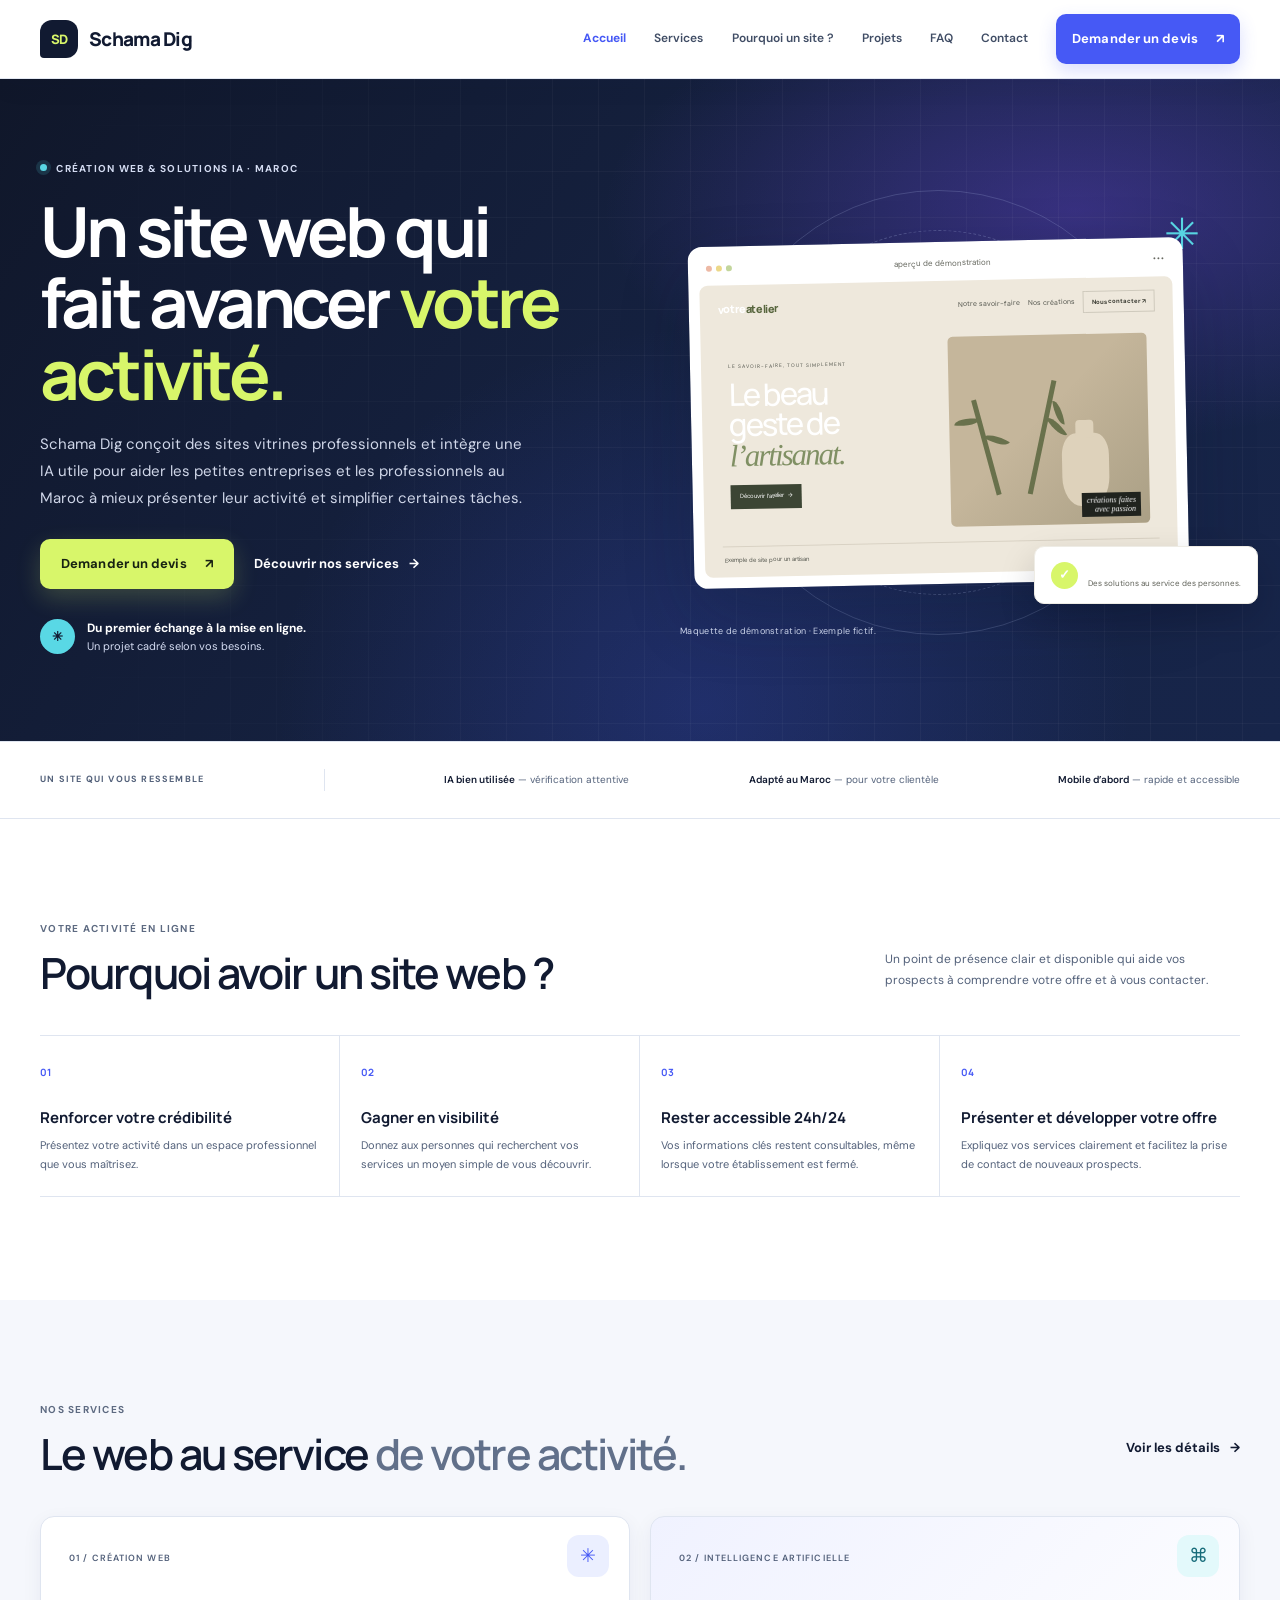
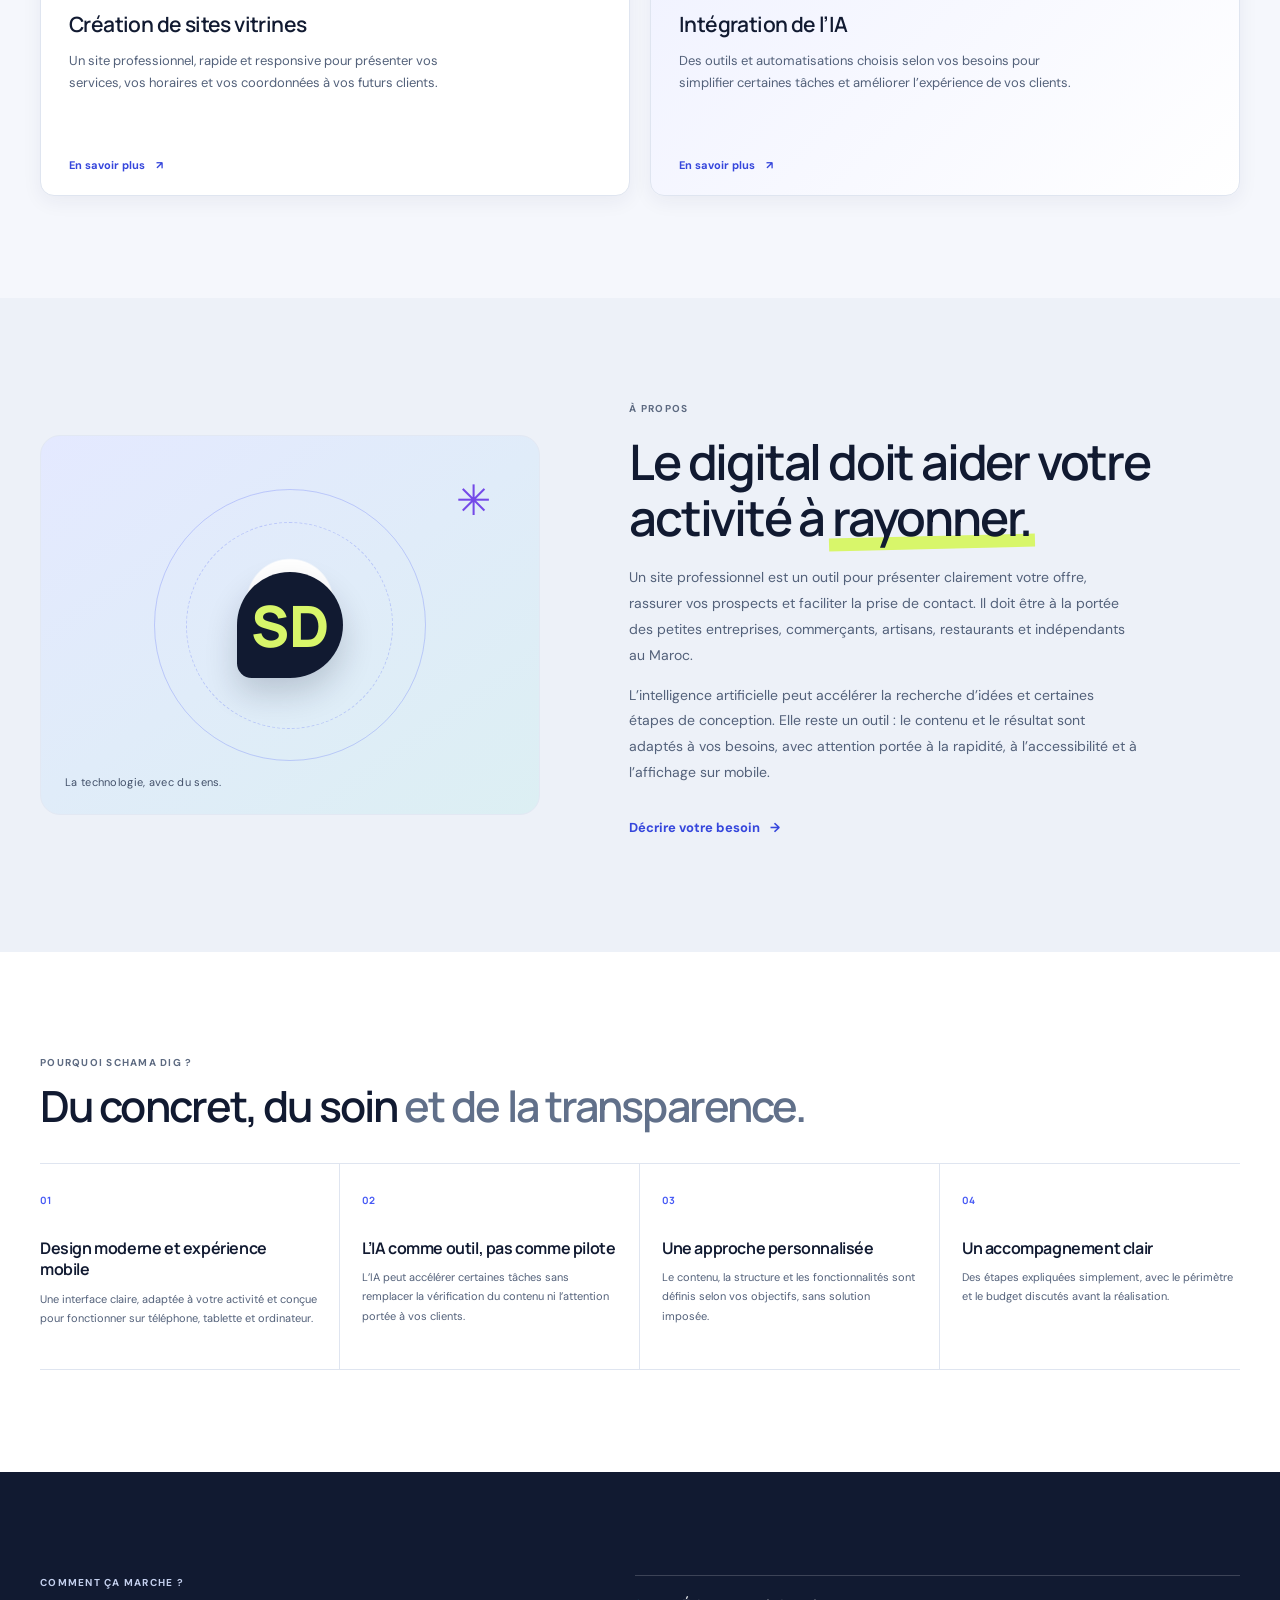
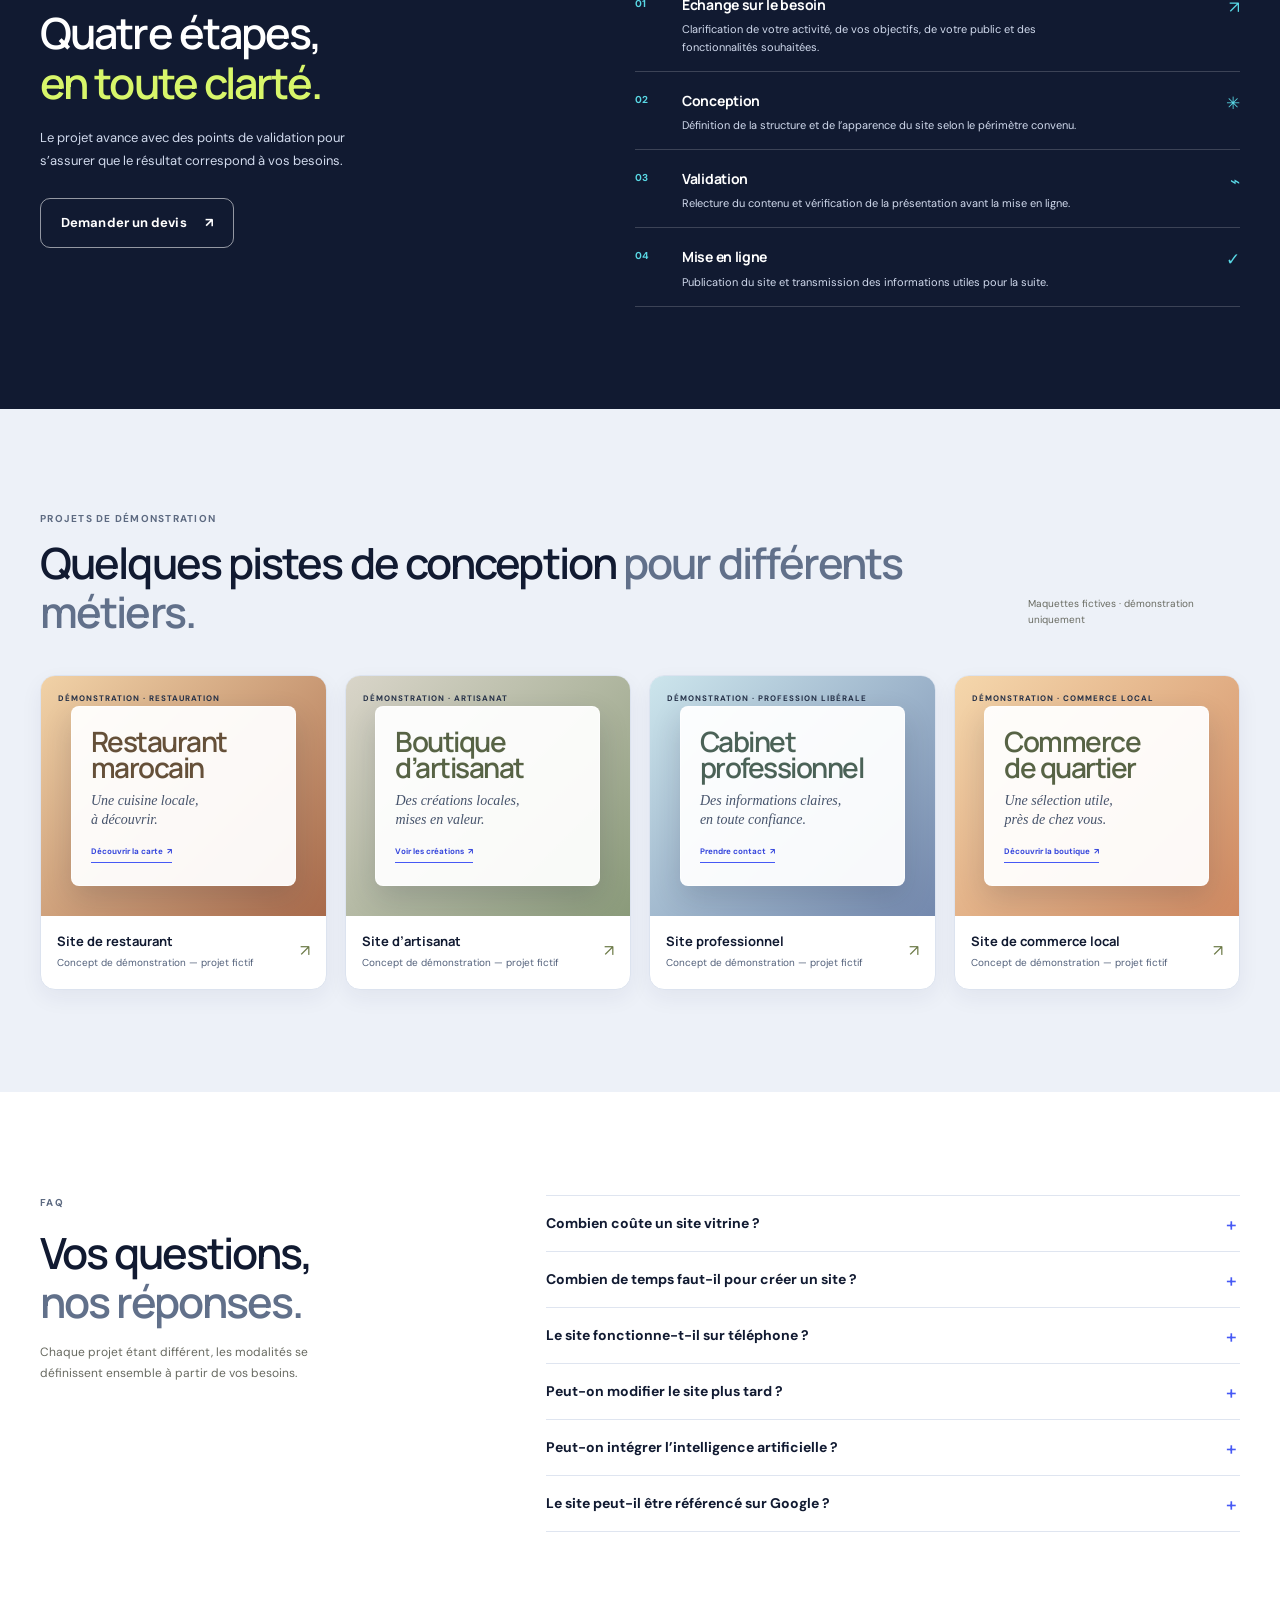
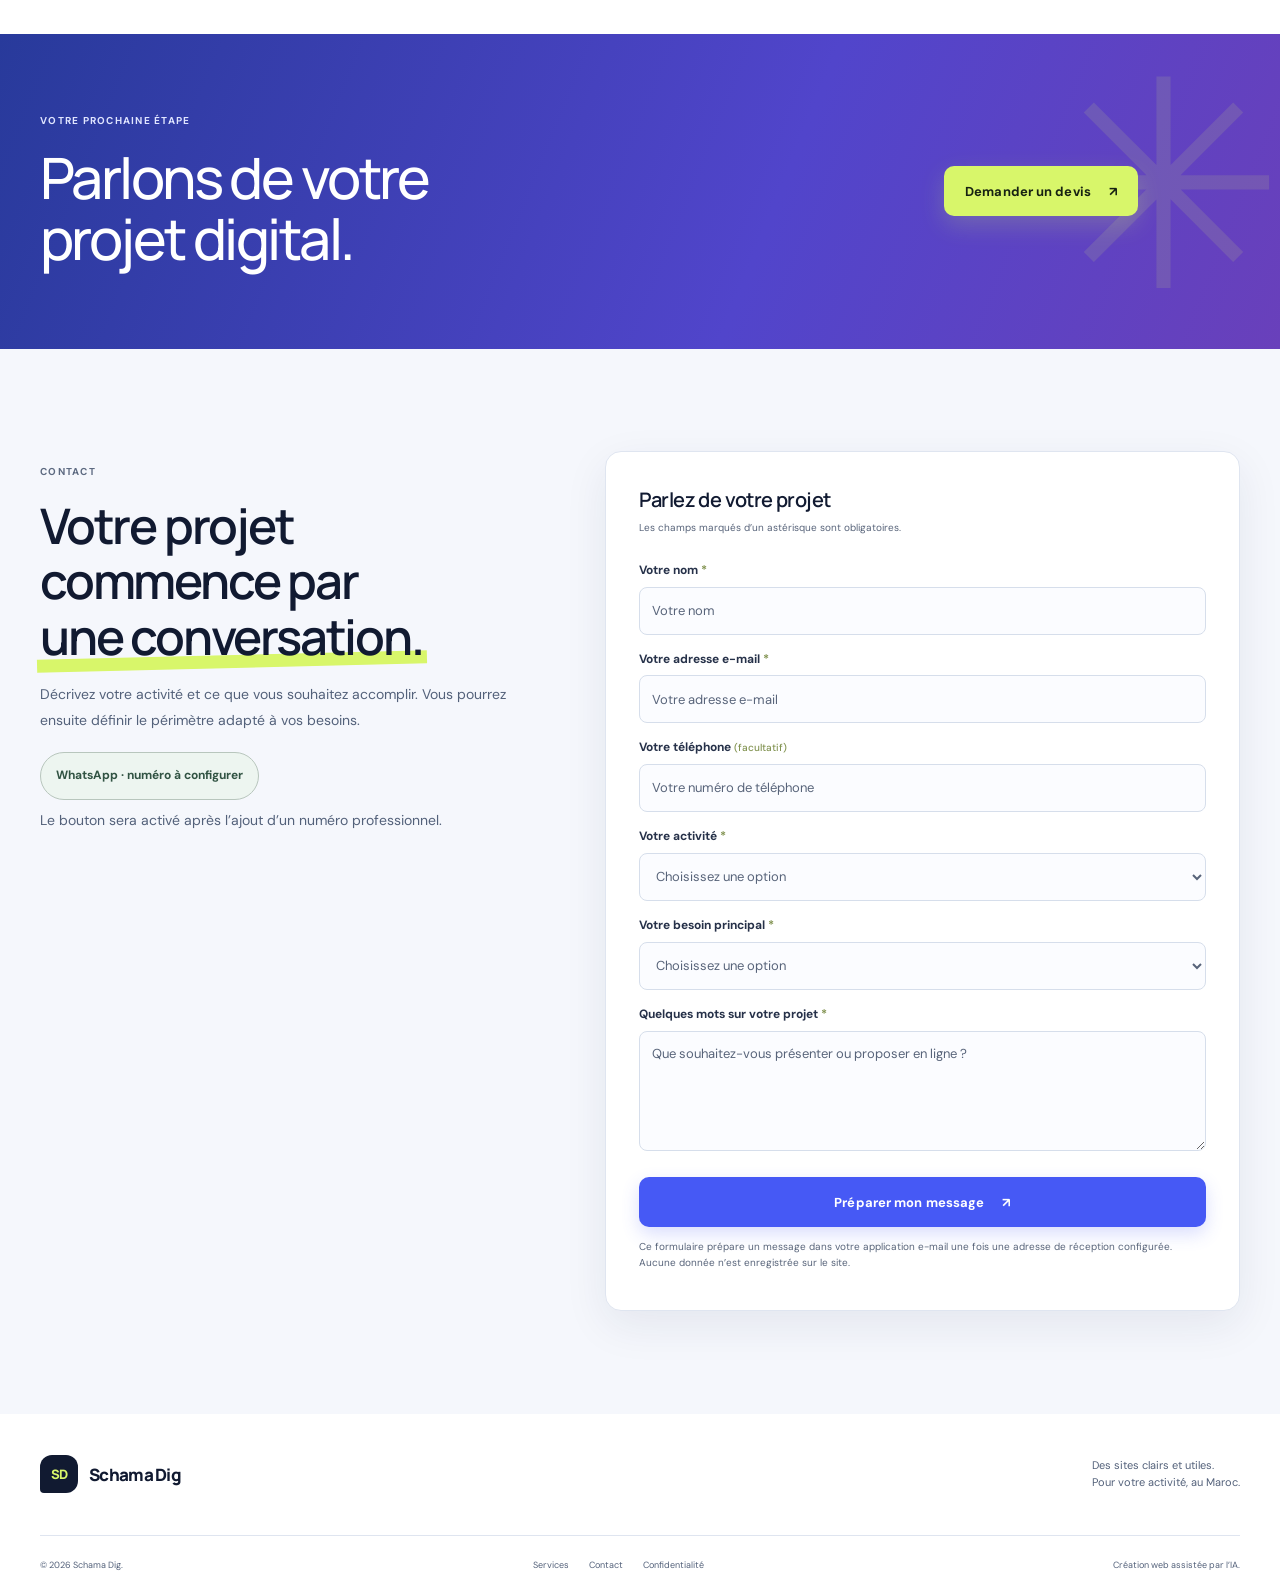
==== index.html @ 2b91a050 "" ====
<!doctype html>
<html lang="fr">
  <head>
    <meta charset="utf-8">
    <meta name="viewport" content="width=device-width, initial-scale=1">
    <meta name="description" content="Sites vitrines professionnels au Maroc et intégration utile de l’IA pour aider les petites entreprises à présenter leur activité et simplifier certaines tâches.">
    <meta name="theme-color" content="#10172a">
    <meta name="robots" content="index, follow">
    <meta property="og:type" content="website">
    <meta property="og:locale" content="fr_MA">
    <meta property="og:title" content="Schama Dig — Création de sites web au Maroc avec l’IA">
    <meta property="og:description" content="Des sites vitrines professionnels et une intégration utile de l’IA pour les petites entreprises au Maroc.">
    <title>Création de sites web au Maroc avec l’IA | Schama Dig</title>
    <link rel="icon" href="favicon.svg" type="image/svg+xml">
    <meta name="color-scheme" content="light">
    <link rel="preconnect" href="https://fonts.googleapis.com">
    <link rel="preconnect" href="https://fonts.gstatic.com" crossorigin>
    <link href="https://fonts.googleapis.com/css2?family=DM+Sans:wght@400;500;600;700&family=Manrope:wght@400;500;600;700;800&display=swap" rel="stylesheet">
    <link rel="stylesheet" href="styles.css">
    <script src="script.js" defer></script>
  </head>
  <body>
    <a class="skip-link" href="#contenu">Aller au contenu</a>
    <header class="site-header">
      <div class="container nav-wrap">
        <a class="brand" href="index.html" aria-label="Schama Dig, accueil">
          <span class="brand-mark" aria-hidden="true">SD</span><span class="brand-label">Schama Dig</span>
        </a>
        <button class="menu-toggle" type="button" aria-expanded="false" aria-controls="main-nav" aria-label="Ouvrir le menu">
          <span></span><span></span>
        </button>
        <nav class="main-nav" id="main-nav" aria-label="Navigation principale">
          <a class="nav-link active" href="#accueil" aria-current="page">Accueil</a>
          <a class="nav-link" href="#services">Services</a>
          <a class="nav-link" href="#pourquoi-un-site">Pourquoi un site ?</a>
          <a class="nav-link" href="#realisations">Projets</a>
          <a class="nav-link" href="#faq">FAQ</a>
          <a class="nav-link" href="#contact">Contact</a>
          <a class="button button-dark nav-cta" href="#contact">Demander un devis <span aria-hidden="true">↗</span></a>
        </nav>
      </div>
    </header>

    <main id="contenu">
      <section class="hero section" id="accueil">
        <div class="container hero-grid">
          <div class="hero-copy">
            <p class="eyebrow"><span class="eyebrow-dot"></span> Création web & solutions IA · Maroc</p>
            <h1>Un site web qui fait avancer <span class="text-highlight">votre activité.</span></h1>
            <p class="hero-intro">Schama Dig conçoit des sites vitrines professionnels et intègre une IA utile pour aider les petites entreprises et les professionnels au Maroc à mieux présenter leur activité et simplifier certaines tâches.</p>
            <div class="hero-actions">
              <a class="button button-lime" href="#contact">Demander un devis <span aria-hidden="true">↗</span></a>
              <a class="text-link" href="#services">Découvrir nos services <span aria-hidden="true">→</span></a>
            </div>
            <div class="hero-social-proof">
              <span class="note-check" aria-hidden="true">✳</span>
              <p><strong>Du premier échange à la mise en ligne.</strong><br>Un projet cadré selon vos besoins.</p>
            </div>
          </div>
          <div class="hero-art" role="img" aria-label="Illustration de démonstration d’un site pour un artisan">
            <div class="art-orbit orbit-one"></div>
            <div class="art-orbit orbit-two"></div>
            <div class="art-star" aria-hidden="true">✳</div>
            <div class="browser-card">
              <div class="browser-top"><div class="browser-dots"><i></i><i></i><i></i></div><span>aperçu de démonstration</span><span class="browser-menu">•••</span></div>
              <div class="mock-site">
                <div class="mock-nav"><span class="mock-logo">votre<span>atelier</span></span><span class="mock-nav-items">Notre savoir-faire&nbsp;&nbsp;&nbsp; Nos créations&nbsp;&nbsp;&nbsp; <b>Nous contacter ↗</b></span></div>
                <div class="mock-main">
                  <div class="mock-text"><span class="mock-kicker">LE SAVOIR-FAIRE, TOUT SIMPLEMENT</span><span class="mock-heading">Le beau<br>geste de<br><em>l’artisanat.</em></span><span class="mock-button">Découvrir l’atelier&nbsp; →</span></div>
                  <div class="mock-photo"><div class="plant plant-one"></div><div class="plant plant-two"></div><div class="vase"></div><span>créations faites<br>avec passion</span></div>
                </div>
                <div class="mock-bottom"><span>Exemple de site pour un artisan</span><span>01 / 03</span></div>
              </div>
            </div>
            <div class="floating-note"><span class="note-check">✓</span><span><strong>Web utile. IA bien pensée.</strong><small>Des solutions au service des personnes.</small></span></div>
            <div class="hero-caption">Maquette de démonstration · Exemple fictif.</div>
          </div>
        </div>
      </section>

      <section class="trust-strip" aria-label="Engagements">
        <div class="container trust-inner">
          <span>UN SITE QUI VOUS RESSEMBLE</span><span class="trust-divider"></span>
          <p><b>IA bien utilisée</b> — vérification attentive</p><p><b>Adapté au Maroc</b> — pour votre clientèle</p><p><b>Mobile d’abord</b> — rapide et accessible</p>
        </div>
      </section>

      <section class="section why-website-section" id="pourquoi-un-site">
        <div class="container">
          <div class="section-heading">
            <div><p class="eyebrow">Votre activité en ligne</p><h2>Pourquoi avoir un site web ?</h2></div>
            <p class="why-website-intro">Un point de présence clair et disponible qui aide vos prospects à comprendre votre offre et à vous contacter.</p>
          </div>
          <div class="website-benefits">
            <article><span aria-hidden="true">01</span><h3>Renforcer votre crédibilité</h3><p>Présentez votre activité dans un espace professionnel que vous maîtrisez.</p></article>
            <article><span aria-hidden="true">02</span><h3>Gagner en visibilité</h3><p>Donnez aux personnes qui recherchent vos services un moyen simple de vous découvrir.</p></article>
            <article><span aria-hidden="true">03</span><h3>Rester accessible 24h/24</h3><p>Vos informations clés restent consultables, même lorsque votre établissement est fermé.</p></article>
            <article><span aria-hidden="true">04</span><h3>Présenter et développer votre offre</h3><p>Expliquez vos services clairement et facilitez la prise de contact de nouveaux prospects.</p></article>
          </div>
        </div>
      </section>

      <section class="section services-preview" id="services">
        <div class="container">
          <div class="section-heading">
            <div><p class="eyebrow">Nos services</p><h2>Le web au service <span class="text-muted">de votre activité.</span></h2></div>
            <a class="text-link heading-link" href="services.html">Voir les détails <span aria-hidden="true">→</span></a>
          </div>
          <div class="service-cards">
            <article class="service-card">
              <span class="card-number">01 / CRÉATION WEB</span><div class="service-icon icon-sun" aria-hidden="true">✳</div>
              <h3>Création de sites vitrines</h3><p>Un site professionnel, rapide et responsive pour présenter vos services, vos horaires et vos coordonnées à vos futurs clients.</p>
              <a class="card-link" href="services.html#vitrine" aria-label="En savoir plus sur la création de site vitrine">En savoir plus <span aria-hidden="true">↗</span></a>
            </article>
            <article class="service-card card-featured">
              <span class="card-number">02 / INTELLIGENCE ARTIFICIELLE</span><div class="service-icon icon-spark" aria-hidden="true">⌘</div>
              <h3>Intégration de l’IA</h3><p>Des outils et automatisations choisis selon vos besoins pour simplifier certaines tâches et améliorer l’expérience de vos clients.</p>
              <a class="card-link" href="services.html#ia" aria-label="En savoir plus sur l'intégration de l'intelligence artificielle">En savoir plus <span aria-hidden="true">↗</span></a>
            </article>
          </div>
        </div>
      </section>

      <section class="section about-section" id="a-propos">
        <div class="container about-grid">
          <div class="about-visual" aria-hidden="true">
            <span class="about-visual-spark">✳</span>
            <span class="about-visual-mark">SD</span>
            <span class="about-visual-caption">La technologie, avec du sens.</span>
          </div>
          <div class="about-copy">
            <p class="eyebrow">À propos</p>
            <h2>Le digital doit aider votre activité à <span class="text-highlight">rayonner.</span></h2>
            <p>Un site professionnel est un outil pour présenter clairement votre offre, rassurer vos prospects et faciliter la prise de contact. Il doit être à la portée des petites entreprises, commerçants, artisans, restaurants et indépendants au Maroc.</p>
            <p>L’intelligence artificielle peut accélérer la recherche d’idées et certaines étapes de conception. Elle reste un outil : le contenu et le résultat sont adaptés à vos besoins, avec attention portée à la rapidité, à l’accessibilité et à l’affichage sur mobile.</p>
            <a class="text-link" href="#contact">Décrire votre besoin <span aria-hidden="true">→</span></a>
          </div>
        </div>
      </section>

      <section class="section why-section" id="pourquoi">
        <div class="container">
          <div class="section-heading">
            <div><p class="eyebrow">Pourquoi Schama Dig ?</p><h2>Du concret, du soin <span class="text-muted">et de la transparence.</span></h2></div>
          </div>
          <div class="why-grid">
            <article class="why-card"><span class="why-number">01</span><h3>Design moderne et expérience mobile</h3><p>Une interface claire, adaptée à votre activité et conçue pour fonctionner sur téléphone, tablette et ordinateur.</p></article>
            <article class="why-card"><span class="why-number">02</span><h3>L’IA comme outil, pas comme pilote</h3><p>L’IA peut accélérer certaines tâches sans remplacer la vérification du contenu ni l’attention portée à vos clients.</p></article>
            <article class="why-card"><span class="why-number">03</span><h3>Une approche personnalisée</h3><p>Le contenu, la structure et les fonctionnalités sont définis selon vos objectifs, sans solution imposée.</p></article>
            <article class="why-card"><span class="why-number">04</span><h3>Un accompagnement clair</h3><p>Des étapes expliquées simplement, avec le périmètre et le budget discutés avant la réalisation.</p></article>
          </div>
        </div>
      </section>

      <section class="section process-section" id="processus">
        <div class="container process-grid">
          <div class="process-intro"><p class="eyebrow">Comment ça marche ?</p><h2>Quatre étapes, <span class="text-highlight">en toute clarté.</span></h2><p>Le projet avance avec des points de validation pour s’assurer que le résultat correspond à vos besoins.</p><a class="button button-outline" href="#contact">Demander un devis <span aria-hidden="true">↗</span></a></div>
          <div class="process-steps">
            <article class="process-step"><span>01</span><div><h3>Échange sur le besoin</h3><p>Clarification de votre activité, de vos objectifs, de votre public et des fonctionnalités souhaitées.</p></div><span class="step-symbol" aria-hidden="true">↗</span></article>
            <article class="process-step"><span>02</span><div><h3>Conception</h3><p>Définition de la structure et de l’apparence du site selon le périmètre convenu.</p></div><span class="step-symbol" aria-hidden="true">✳</span></article>
            <article class="process-step"><span>03</span><div><h3>Validation</h3><p>Relecture du contenu et vérification de la présentation avant la mise en ligne.</p></div><span class="step-symbol" aria-hidden="true">⌁</span></article>
            <article class="process-step"><span>04</span><div><h3>Mise en ligne</h3><p>Publication du site et transmission des informations utiles pour la suite.</p></div><span class="step-symbol" aria-hidden="true">✓</span></article>
          </div>
        </div>
      </section>

      <section class="section work-section" id="realisations">
        <div class="container">
          <div class="section-heading">
            <div><p class="eyebrow">Projets de démonstration</p><h2>Quelques pistes de conception <span class="text-muted">pour différents métiers.</span></h2></div>
            <span class="work-note">Maquettes fictives · démonstration uniquement</span>
          </div>
          <div class="work-grid">
            <article class="work-card work-cafe">
              <div class="work-art"><span class="work-label">DÉMONSTRATION · RESTAURATION</span><div class="work-menu"><b>Restaurant<br>marocain</b><span>Une cuisine locale,<br>à découvrir.</span><i>Découvrir la carte&nbsp; ↗</i></div></div>
              <div class="work-caption"><div><h3>Site de restaurant</h3><p>Concept de démonstration — projet fictif</p></div><span aria-hidden="true">↗</span></div>
            </article>
            <article class="work-card work-artisan">
              <div class="work-art"><span class="work-label">DÉMONSTRATION · ARTISANAT</span><div class="work-menu"><b>Boutique<br>d’artisanat</b><span>Des créations locales,<br>mises en valeur.</span><i>Voir les créations&nbsp; ↗</i></div></div>
              <div class="work-caption"><div><h3>Site d’artisanat</h3><p>Concept de démonstration — projet fictif</p></div><span aria-hidden="true">↗</span></div>
            </article>
            <article class="work-card work-care">
              <div class="work-art"><span class="work-label">DÉMONSTRATION · PROFESSION LIBÉRALE</span><div class="work-menu"><b>Cabinet<br>professionnel</b><span>Des informations claires,<br>en toute confiance.</span><i>Prendre contact&nbsp; ↗</i></div></div>
              <div class="work-caption"><div><h3>Site professionnel</h3><p>Concept de démonstration — projet fictif</p></div><span aria-hidden="true">↗</span></div>
            </article>
            <article class="work-card work-local">
              <div class="work-art"><span class="work-label">DÉMONSTRATION · COMMERCE LOCAL</span><div class="work-menu"><b>Commerce<br>de quartier</b><span>Une sélection utile,<br>près de chez vous.</span><i>Découvrir la boutique&nbsp; ↗</i></div></div>
              <div class="work-caption"><div><h3>Site de commerce local</h3><p>Concept de démonstration — projet fictif</p></div><span aria-hidden="true">↗</span></div>
            </article>
          </div>
        </div>
      </section>

      <section class="section faq-section" id="faq">
        <div class="container faq-grid">
          <div class="faq-intro"><p class="eyebrow">FAQ</p><h2>Vos questions,<br><span class="text-muted">nos réponses.</span></h2><p>Chaque projet étant différent, les modalités se définissent ensemble à partir de vos besoins.</p></div>
          <div class="faq-list">
            <details><summary>Combien coûte un site vitrine ?</summary><p>Le coût dépend du nombre de pages, des contenus, des fonctionnalités et du périmètre convenu. Un devis peut être établi après un échange sur votre projet.</p></details>
            <details><summary>Combien de temps faut-il pour créer un site ?</summary><p>Le délai dépend de la complexité du site et de la disponibilité des contenus et retours. Le calendrier est précisé selon le projet.</p></details>
            <details><summary>Le site fonctionne-t-il sur téléphone ?</summary><p>La conception responsive adapte la mise en page aux téléphones, tablettes et ordinateurs.</p></details>
            <details><summary>Peut-on modifier le site plus tard ?</summary><p>Oui, les évolutions possibles dépendent de la solution et des besoins définis pour votre site.</p></details>
            <details><summary>Peut-on intégrer l’intelligence artificielle ?</summary><p>Oui, lorsqu’un usage pertinent est identifié : par exemple pour aider à répondre aux demandes, faciliter certaines tâches ou améliorer le parcours des visiteurs. Les options dépendent de votre activité.</p></details>
            <details><summary>Le site peut-il être référencé sur Google ?</summary><p>Le site peut être structuré avec des bases SEO, comme des titres clairs, des pages bien organisées et des informations pertinentes. Le référencement dépend aussi du contenu, de la concurrence et du travail dans la durée ; aucun classement n’est garanti.</p></details>
          </div>
        </div>
      </section>

      <section class="cta-section">
        <div class="container cta-inner"><div><p class="eyebrow">Votre prochaine étape</p><h2>Parlons de votre<br>projet digital.</h2></div><a class="button button-lime" href="#contact">Demander un devis <span aria-hidden="true">↗</span></a><span class="cta-spark" aria-hidden="true">✳</span></div>
      </section>

      <section class="section home-contact-section" id="contact">
        <div class="container home-contact-grid">
          <div class="home-contact-copy">
            <p class="eyebrow">Contact</p>
            <h2>Votre projet commence par <span class="text-highlight">une conversation.</span></h2>
            <p>Décrivez votre activité et ce que vous souhaitez accomplir. Vous pourrez ensuite définir le périmètre adapté à vos besoins.</p>
            <button class="whatsapp-placeholder" type="button" disabled aria-describedby="home-whatsapp-note">WhatsApp · numéro à configurer</button>
            <p class="whatsapp-note" id="home-whatsapp-note">Le bouton sera activé après l’ajout d’un numéro professionnel.</p>
          </div>
          <form class="contact-form" id="contact-form" data-recipient-email="">
            <div class="form-heading"><h2>Parlez de votre projet</h2><p>Les champs marqués d’un astérisque sont obligatoires.</p></div>
            <label for="name">Votre nom <span aria-hidden="true">*</span></label>
            <input id="name" name="name" type="text" autocomplete="name" placeholder="Votre nom" required>
            <label for="email">Votre adresse e-mail <span aria-hidden="true">*</span></label>
            <input id="email" name="email" type="email" autocomplete="email" placeholder="Votre adresse e-mail" required>
            <label for="phone">Votre téléphone <span class="optional-label">(facultatif)</span></label>
            <input id="phone" name="phone" type="tel" autocomplete="tel" inputmode="tel" placeholder="Votre numéro de téléphone">
            <label for="activity">Votre activité <span aria-hidden="true">*</span></label>
            <select id="activity" name="activity" required>
              <option value="" disabled selected>Choisissez une option</option>
              <option>Commerce ou boutique</option><option>Restaurant ou café</option>
              <option>Artisan ou créateur</option><option>Profession libérale</option>
              <option>Autre activité</option>
            </select>
            <label for="project">Votre besoin principal <span aria-hidden="true">*</span></label>
            <select id="project" name="project" required>
              <option value="" disabled selected>Choisissez une option</option>
              <option>Créer un site vitrine</option>
              <option>Intégrer une solution d’intelligence artificielle</option>
              <option>Faire évoluer un site existant</option>
              <option>Autre besoin numérique</option>
            </select>
            <label for="message">Quelques mots sur votre projet <span aria-hidden="true">*</span></label>
            <textarea id="message" name="message" rows="4" placeholder="Que souhaitez-vous présenter ou proposer en ligne ?" required></textarea>
            <button class="button button-dark form-submit" type="submit">Préparer mon message <span aria-hidden="true">↗</span></button>
            <p class="form-privacy">Ce formulaire prépare un message dans votre application e-mail une fois une adresse de réception configurée. Aucune donnée n’est enregistrée sur le site.</p>
            <p class="form-status" role="status" aria-live="polite"></p>
          </form>
        </div>
      </section>

    </main>

    <footer class="site-footer">
      <div class="container footer-top"><a class="brand brand-footer" href="#accueil" aria-label="Schama Dig, accueil"><span class="brand-mark" aria-hidden="true">SD</span><span class="brand-label">Schama Dig</span></a><p>Des sites clairs et utiles.<br>Pour votre activité, au Maroc.</p></div>
      <div class="container footer-bottom"><span>© <span data-year>2026</span> Schama Dig.</span><div><a href="#services">Services</a><a href="#contact">Contact</a><a href="contact.html#confidentialite">Confidentialité</a></div><span>Création web assistée par l’IA.</span></div>
    </footer>
  </body>
</html>
---- styles.css ----
:root {
  color-scheme: light;
  --paper: #f8f7f2;
  --white: #fffefa;
  --ink: #20231e;
  --muted: #77796f;
  --line: #e8e6dc;
  --lime: #d5f36a;
  --green: #465b39;
  --serif: Georgia, "Times New Roman", serif;
  --sans: "DM Sans", Arial, sans-serif;
  --display: "Manrope", Arial, sans-serif;
}

* { box-sizing: border-box; }
html { scroll-behavior: smooth; }
body { margin: 0; background: var(--paper); color: var(--ink); font-family: var(--sans); font-size: 15px; line-height: 1.65; -webkit-font-smoothing: antialiased; }
a { color: inherit; text-decoration: none; }
button, input, select, textarea { font: inherit; }
button, a { -webkit-tap-highlight-color: transparent; }
.container { width: min(1140px, calc(100% - 64px)); margin-inline: auto; }
.section { padding: 100px 0; }
.skip-link { position: absolute; z-index: 20; top: 10px; left: 10px; transform: translateY(-160%); padding: 10px 16px; background: var(--ink); color: white; }
.skip-link:focus { transform: translateY(0); }

.site-header { position: relative; z-index: 10; border-bottom: 1px solid rgba(32, 35, 30, .07); }
.nav-wrap { min-height: 82px; display: flex; align-items: center; justify-content: space-between; }
.brand { display: inline-flex; align-items: center; gap: 10px; font: 800 19px/1 var(--display); letter-spacing: -.8px; }
.brand-mark { display: grid; width: 32px; height: 32px; place-items: center; border-radius: 50% 50% 50% 12%; background: var(--lime); color: var(--ink); font: 800 17px var(--display); transform: rotate(-9deg); }
.brand-label { display: flex; flex-direction: column; gap: 3px; }
.brand-label small { color: #85867d; font: 700 8px/1 var(--sans); letter-spacing: .7px; text-transform: uppercase; }
.brand-accent { color: #8f9e5d; }
.main-nav { display: flex; align-items: center; gap: 36px; }
.nav-link { color: #64665e; font-size: 13px; transition: color .2s; }
.nav-link:hover, .nav-link.active { color: var(--ink); }
.nav-link.active { font-weight: 700; }
.button { display: inline-flex; align-items: center; justify-content: center; gap: 18px; min-height: 50px; padding: 0 21px; border: 1px solid transparent; border-radius: 3px; font-size: 12px; font-weight: 700; transition: transform .2s, background .2s, color .2s; }
.button:hover { transform: translateY(-2px); }
.button-dark { background: var(--ink); color: white; }
.button-dark:hover { background: #3a4036; }
.button-lime { background: var(--lime); color: var(--ink); }
.button-lime:hover { background: #c9eb50; }
.nav-cta { min-height: 42px; padding: 0 16px; font-size: 11px; }
.menu-toggle { display: none; }
.text-link { display: inline-flex; align-items: center; gap: 10px; font-size: 12px; font-weight: 700; }
.text-link span, .card-link span, .footer-email span { transition: transform .2s; }
.text-link:hover span, .card-link:hover span, .footer-email:hover span { transform: translate(3px, -3px); }
.eyebrow { margin: 0 0 17px; color: #707268; font-size: 10px; font-weight: 700; letter-spacing: 1.5px; text-transform: uppercase; }
.eyebrow-dot { display: inline-block; width: 7px; height: 7px; margin-right: 6px; border-radius: 50%; background: #9db445; vertical-align: 1px; }
.hero { padding-top: 76px; padding-bottom: 88px; overflow: hidden; }
.hero-grid { display: grid; grid-template-columns: .95fr 1.05fr; align-items: center; gap: 70px; }
.hero-copy { padding-bottom: 10px; }
h1, h2, h3, p { margin-top: 0; }
h1, h2, h3 { font-family: var(--display); }
.hero h1, .inner-hero h1 { max-width: 560px; margin-bottom: 22px; font-size: clamp(42px, 5.2vw, 67px); font-weight: 600; letter-spacing: -4.7px; line-height: 1.08; }
.text-highlight { position: relative; z-index: 0; white-space: nowrap; }
.text-highlight::after { position: absolute; z-index: -1; right: -4px; bottom: 1px; left: -3px; height: .27em; background: var(--lime); content: ""; transform: rotate(-1.4deg); }
.hero-intro { max-width: 445px; margin-bottom: 27px; color: #686a61; font-size: 15px; line-height: 1.8; }
.hero-actions { display: flex; align-items: center; gap: 25px; }
.hero-social-proof { display: flex; align-items: center; gap: 14px; margin-top: 43px; }
.avatar-stack { display: flex; padding-left: 2px; }
.avatar-stack span { display: grid; width: 32px; height: 32px; margin-left: -3px; place-items: center; border: 2px solid var(--paper); border-radius: 50%; background: #d9b8a4; color: #342c28; font-size: 10px; font-weight: 700; }
.avatar-stack span:nth-child(2) { background: #c4cf9d; }
.avatar-stack span:nth-child(3) { background: #e9ce7e; }
.hero-social-proof p { margin: 0; color: #7b7d74; font-size: 10px; line-height: 1.55; }
.hero-social-proof strong { color: var(--ink); font-size: 11px; }
.hero-art { position: relative; min-height: 440px; display: grid; place-items: center; }
.art-orbit { position: absolute; border: 1px solid #e6e4d9; border-radius: 50%; }
.orbit-one { width: 445px; height: 445px; }
.orbit-two { width: 370px; height: 370px; border-style: dashed; }
.art-star { position: absolute; top: 11px; right: 40px; color: #a3b652; font-size: 43px; }
.browser-card { position: relative; z-index: 1; width: min(100%, 480px); padding: 9px; border: 1px solid #e3e1d8; border-radius: 8px; background: var(--white); box-shadow: 0 24px 70px rgba(46, 48, 38, .11); transform: rotate(-2deg); }
.browser-top { height: 28px; display: flex; align-items: center; justify-content: space-between; padding: 0 7px 7px; color: #a0a095; font-size: 8px; }
.browser-dots { display: flex; gap: 4px; }
.browser-dots i, .visual-window-top i { width: 6px; height: 6px; border-radius: 50%; background: #edb9a5; }
.browser-dots i:nth-child(2), .visual-window-top i:nth-child(2) { background: #ecd889; }
.browser-dots i:nth-child(3), .visual-window-top i:nth-child(3) { background: #c3d69c; }
.browser-menu { letter-spacing: 1px; }
.mock-site { min-height: 300px; padding: 16px 18px 11px; background: #eee8dc; }
.mock-nav { display: flex; justify-content: space-between; align-items: center; font-size: 7px; }
.mock-logo { font: 800 11px var(--display); letter-spacing: -.4px; }
.mock-logo span { color: #8c9b64; }
.mock-nav-items { color: #78776c; }
.mock-nav-items b { padding: 6px 8px; border: 1px solid #cfcabd; color: #393a31; font-size: 6px; }
.mock-main { min-height: 230px; display: grid; grid-template-columns: 1fr .95fr; align-items: center; gap: 10px; padding: 18px 9px 8px; }
.mock-text { display: flex; flex-direction: column; align-items: flex-start; }
.mock-kicker { margin-bottom: 9px; color: #77786d; font-size: 5px; letter-spacing: 1px; }
.mock-heading { font: 500 31px/.96 var(--display); letter-spacing: -2px; }
.mock-heading em { color: #809064; font-family: var(--serif); font-weight: 400; }
.mock-button { margin-top: 15px; padding: 7px 9px; background: #3c4534; color: white; font-size: 6px; }
.mock-photo { position: relative; height: 190px; overflow: hidden; background: #c5b69b; }
.mock-photo::before { position: absolute; inset: 0; background: linear-gradient(135deg, transparent 44%, rgba(63, 69, 46, .2)); content: ""; }
.plant { position: absolute; bottom: 31px; left: 23%; width: 5px; height: 98px; background: #69714c; transform: rotate(-14deg); transform-origin: bottom; }
.plant::before, .plant::after { position: absolute; width: 25px; height: 9px; border-radius: 100% 0 100% 0; background: #69714c; content: ""; }
.plant::before { top: 15px; left: -22px; transform: rotate(20deg); }
.plant::after { top: 40px; left: 2px; transform: rotate(45deg); }
.plant-two { left: 39%; height: 116px; transform: rotate(13deg); }
.plant-two::before { top: 26px; left: 1px; transform: rotate(70deg); }
.vase { position: absolute; right: 20%; bottom: 18px; width: 47px; height: 73px; border-radius: 30% 30% 40% 40%; background: #ded2bb; }
.vase::before { position: absolute; top: -13px; left: 14px; width: 18px; height: 18px; border-radius: 4px 4px 1px 1px; background: #ded2bb; content: ""; }
.mock-photo > span { position: absolute; right: 9px; bottom: 7px; color: white; font: italic 8px var(--serif); text-align: right; }
.mock-bottom { display: flex; justify-content: space-between; padding: 9px 2px 0; border-top: 1px solid #d9d2c4; color: #817f74; font-size: 6px; }
.floating-note { position: absolute; z-index: 2; right: -15px; bottom: 49px; display: flex; align-items: center; gap: 10px; padding: 13px 16px; border: 1px solid #eeece5; border-radius: 4px; background: var(--white); box-shadow: 0 10px 28px rgba(36, 38, 32, .08); }
.note-check { display: grid; width: 27px; height: 27px; place-items: center; border-radius: 50%; background: var(--lime); font-size: 13px; font-weight: 700; }
.floating-note strong, .floating-note small { display: block; }
.floating-note strong { font-size: 10px; }
.floating-note small { color: #898a82; font-size: 8px; }
.hero-caption { position: absolute; bottom: 4px; left: 5%; color: #95968c; font-size: 9px; letter-spacing: .3px; }
.trust-strip { border-block: 1px solid var(--line); }
.trust-inner { min-height: 78px; display: flex; align-items: center; justify-content: space-between; gap: 22px; }
.trust-inner > span:first-child { color: #92938a; font-size: 9px; font-weight: 700; letter-spacing: 1.2px; }
.trust-inner p { margin: 0; color: #85867d; font-size: 10px; }
.trust-inner p b { color: #41433c; font-weight: 600; }
.trust-divider { height: 22px; border-left: 1px solid var(--line); }
.services-preview { padding-top: 104px; padding-bottom: 108px; }
.section-heading { display: flex; align-items: end; justify-content: space-between; margin-bottom: 38px; }
.section-heading .eyebrow { margin-bottom: 10px; }
.section-heading h2, .process-intro h2, .inclusions-inner h2 { margin: 0; font-size: clamp(31px, 3.5vw, 43px); font-weight: 600; letter-spacing: -2px; line-height: 1.15; }
.text-muted { color: #9b9c93; }
.heading-link { margin-bottom: 8px; }
.service-cards { display: grid; grid-template-columns: repeat(3, 1fr); gap: 16px; }
.service-card { position: relative; min-height: 275px; padding: 23px 24px 21px; border: 1px solid var(--line); background: #fbfaf6; }
.card-featured { background: #edeee2; }
.card-number { color: #898b80; font-size: 9px; font-weight: 600; letter-spacing: 1.1px; }
.service-icon { position: absolute; top: 18px; right: 20px; display: grid; width: 38px; height: 38px; place-items: center; border-radius: 50%; background: #edf0dc; color: #616d45; font-size: 19px; }
.icon-bag { background: #dbe5b3; }
.icon-spark { background: #efe9de; }
.service-card h3 { max-width: 250px; margin: 38px 0 12px; font-size: 19px; font-weight: 600; letter-spacing: -.6px; line-height: 1.3; }
.service-card p { max-width: 285px; margin-bottom: 20px; color: #77796f; font-size: 12px; line-height: 1.7; }
.card-link { position: absolute; bottom: 21px; display: inline-flex; gap: 11px; font-size: 10px; font-weight: 700; }
.process-section { padding: 96px 0 108px; background: #efeee7; }
.process-grid { display: grid; grid-template-columns: .9fr 1.1fr; gap: 100px; }
.process-intro h2 { margin-bottom: 19px; }
.process-intro > p:not(.eyebrow) { max-width: 330px; margin-bottom: 25px; color: #77796f; font-size: 13px; line-height: 1.8; }
.button-outline { border-color: #bbbdb2; background: transparent; }
.button-outline:hover { background: white; }
.process-steps { border-top: 1px solid #d9d8cf; }
.process-step { display: grid; grid-template-columns: 35px 1fr 20px; gap: 12px; padding: 17px 0 15px; border-bottom: 1px solid #d9d8cf; }
.process-step > span:first-child { padding-top: 3px; color: #8c8e82; font-size: 10px; font-weight: 700; }
.process-step h3 { margin: 0 0 4px; font-size: 14px; font-weight: 700; letter-spacing: -.3px; }
.process-step p { max-width: 410px; margin: 0; color: #7f8077; font-size: 11px; line-height: 1.65; }
.step-symbol { color: #8a9b53; font-size: 17px; text-align: right; }
.cta-section { overflow: hidden; background: #31392e; color: white; }
.cta-inner { position: relative; min-height: 300px; display: flex; align-items: center; justify-content: space-between; }
.cta-inner .eyebrow { color: #b8bfaa; }
.cta-inner h2 { margin: 0; font-size: clamp(38px, 5vw, 57px); font-weight: 500; letter-spacing: -3.5px; line-height: 1.08; }
.cta-inner .button { position: relative; z-index: 1; margin-right: 102px; }
.cta-spark { position: absolute; top: 10px; right: -45px; color: rgba(213, 243, 106, .14); font-size: 290px; line-height: 1; }
.site-footer { background: var(--paper); }
.footer-top { min-height: 130px; display: flex; align-items: center; justify-content: space-between; border-bottom: 1px solid var(--line); }
.brand-footer { font-size: 17px; }
.footer-top > p { margin: 0; color: #83847b; font-size: 11px; line-height: 1.6; }
.footer-email { display: inline-flex; gap: 10px; align-items: center; font-size: 11px; font-weight: 700; }
.footer-bottom { min-height: 59px; display: flex; align-items: center; justify-content: space-between; color: #93948a; font-size: 9px; }
.footer-bottom > div { display: flex; gap: 20px; }
.footer-bottom a:hover { color: var(--ink); }

.inner-hero { padding: 90px 0 80px; }
.inner-hero-grid { display: grid; grid-template-columns: 1.2fr .8fr; align-items: end; gap: 90px; }
.inner-hero h1 { max-width: 700px; margin: 0; font-size: clamp(48px, 6.2vw, 74px); }
.inner-hero-intro { max-width: 390px; margin: 0 0 7px; color: #74766d; font-size: 14px; line-height: 1.85; }
.service-detail-section { padding-bottom: 34px; }
.detail-row { display: grid; grid-template-columns: .25fr 1fr .9fr; align-items: center; gap: 44px; min-height: 420px; padding: 62px 0; border-top: 1px solid var(--line); scroll-margin-top: 25px; }
.detail-row-reverse .detail-index { grid-column: 3; grid-row: 1; }
.detail-row-reverse .detail-copy { grid-column: 2; grid-row: 1; }
.detail-row-reverse .detail-visual { grid-column: 1; grid-row: 1; }
.detail-index { align-self: start; padding-top: 5px; font: 600 15px var(--display); }
.detail-index span { display: block; margin-top: 7px; color: #96978e; font: 700 8px var(--sans); letter-spacing: 1px; }
.detail-copy .eyebrow { margin-bottom: 9px; }
.detail-copy h2 { max-width: 460px; margin: 0 0 14px; font-size: 32px; font-weight: 600; letter-spacing: -1.7px; line-height: 1.2; }
.detail-copy > p:not(.eyebrow) { max-width: 470px; margin-bottom: 16px; color: #77796f; font-size: 12px; line-height: 1.8; }
.check-list { display: grid; gap: 8px; margin: 0 0 22px; padding: 0; list-style: none; }
.check-list li { position: relative; padding-left: 20px; color: #55574f; font-size: 11px; }
.check-list li::before { position: absolute; left: 0; color: #8b9c51; font-weight: 700; content: "✓"; }
.detail-visual { position: relative; min-height: 290px; display: grid; place-items: center; overflow: hidden; background: #eeede4; }
.visual-label { position: absolute; top: 20px; left: 22px; color: #8d8e84; font-size: 8px; font-weight: 700; letter-spacing: 1.2px; }
.visual-caption { position: absolute; bottom: 16px; left: 22px; color: #82837a; font-size: 9px; }
.visual-window { width: 62%; padding: 7px; background: #faf9f3; box-shadow: 0 16px 36px rgba(44, 47, 36, .1); transform: rotate(-4deg); }
.visual-window-top { display: flex; gap: 3px; padding-bottom: 6px; }
.visual-window-top i { width: 5px; height: 5px; }
.visual-shapes { position: relative; height: 138px; overflow: hidden; background: #d9d9c7; }
.shape-leaf { position: absolute; right: 3px; bottom: -30px; width: 100px; height: 150px; border-radius: 100% 0 100% 0; background: #78845d; transform: rotate(-38deg); }
.shape-circle { position: absolute; right: 35px; bottom: 15px; width: 60px; height: 67px; border-radius: 45% 45% 38% 38%; background: #e3d8bd; }
.shape-word { position: absolute; top: 27px; left: 12px; font: 600 27px/.9 var(--display); letter-spacing: -1.7px; }
.shape-word em { color: #738158; font: italic 27px var(--serif); }
.visual-lines { display: grid; gap: 4px; padding: 8px 2px 2px; }
.visual-lines i { width: 58%; height: 3px; background: #e8e6dc; }
.visual-lines i:nth-child(2) { width: 81%; }
.visual-lines i:nth-child(3) { width: 43%; }
.visual-shop { background: #e8e7dd; }
.shop-card { width: 57%; background: #faf9f3; box-shadow: 0 14px 35px rgba(44, 47, 36, .1); transform: rotate(3deg); }
.shop-art { position: relative; height: 155px; overflow: hidden; background: #d4c8ae; }
.shop-art > span { position: absolute; top: 25px; left: 20px; z-index: 1; font: 600 24px/.98 var(--display); letter-spacing: -1px; }
.shop-object { position: absolute; right: 25px; bottom: -7px; width: 61px; height: 104px; border-radius: 35% 35% 12px 12px; background: #80906d; }
.shop-object::before { position: absolute; top: -13px; left: 18px; width: 25px; height: 19px; background: #80906d; content: ""; }
.shop-product { display: flex; align-items: center; justify-content: space-between; padding: 11px; font-size: 6px; }
.shop-product b { padding: 6px; background: #3c4534; color: white; font-size: 5px; }
.visual-care { background: #e9eadf; }
.care-orbit { position: relative; width: 190px; height: 190px; border: 1px solid #cdd1ba; border-radius: 50%; }
.care-orbit::before, .care-orbit::after { position: absolute; inset: 20px; border: 1px dashed #cdd1ba; border-radius: 50%; content: ""; }
.care-orbit::after { inset: 49px; border-style: solid; }
.care-core { position: absolute; top: 50%; left: 50%; z-index: 1; display: grid; width: 45px; height: 45px; place-items: center; border-radius: 50%; background: var(--lime); font-size: 18px; transform: translate(-50%, -50%); }
.care-node { position: absolute; z-index: 1; padding: 5px 8px; border: 1px solid #dddccc; background: #f8f7f2; color: #66685e; font-size: 8px; }
.node-a { top: 13px; left: 66px; }
.node-b { right: -15px; bottom: 54px; }
.node-c { bottom: 15px; left: 57px; }
.inclusions-section { padding: 83px 0; background: #efeee7; }
.inclusions-inner { display: grid; grid-template-columns: .8fr 1.2fr; gap: 75px; align-items: start; }
.inclusions-inner .eyebrow { margin-bottom: 11px; }
.inclusions-grid { display: grid; grid-template-columns: 1fr 1fr; gap: 26px 34px; }
.inclusions-grid > div > span { color: #829351; font-size: 19px; }
.inclusions-grid h3 { margin: 6px 0 5px; font-size: 14px; }
.inclusions-grid p { max-width: 230px; margin: 0; color: #7a7c72; font-size: 11px; line-height: 1.7; }

.contact-hero { padding-bottom: 62px; }
.contact-hero .inner-hero-grid { grid-template-columns: 1.1fr .9fr; align-items: center; }
.contact-hero h1 { font-size: clamp(49px, 6vw, 72px); }
.contact-hero-aside { position: relative; padding: 20px 15px 20px 30px; border-left: 1px solid #ddded3; }
.contact-hero-aside p { max-width: 360px; margin: 0; color: #73756c; font-size: 13px; line-height: 1.85; }
.contact-scribble { position: absolute; right: 5px; bottom: -22px; color: #a3b652; font-size: 42px; }
.contact-section { padding: 38px 0 105px; }
.contact-grid { display: grid; grid-template-columns: .8fr 1.2fr; gap: 105px; align-items: start; }
.contact-details { padding-top: 15px; }
.contact-details h2 { margin: 0 0 16px; font-size: 35px; font-weight: 600; letter-spacing: -2px; line-height: 1.16; }
.contact-details > p:not(.eyebrow) { max-width: 345px; margin-bottom: 22px; color: #77796f; font-size: 12px; line-height: 1.8; }
.contact-email { display: inline-flex; align-items: center; gap: 12px; padding-bottom: 5px; border-bottom: 1px solid #bbc18f; font-size: 14px; font-weight: 700; }
.contact-email-placeholder { display: inline-block; padding-bottom: 5px; border-bottom: 1px dashed #bbc18f; color: #65675e; font-size: 12px; font-weight: 700; letter-spacing: .1px; overflow-wrap: anywhere; }
.footer-email-placeholder { max-width: 100%; color: #77796f; font-size: 10px; font-weight: 700; overflow-wrap: anywhere; }
.contact-note { display: flex; align-items: flex-start; gap: 11px; margin-top: 33px; padding: 16px 13px; background: #eeeee4; }
.contact-note .note-check { flex: 0 0 auto; width: 25px; height: 25px; font-size: 11px; }
.contact-note strong, .contact-note small { display: block; }
.contact-note strong { font-size: 10px; }
.contact-note small { margin-top: 3px; color: #7e8076; font-size: 9px; line-height: 1.5; }
.contact-location { display: flex; gap: 11px; align-items: center; margin-top: 27px; }
.contact-location > span { color: #8c9d52; font-size: 19px; }
.contact-location p { margin: 0; color: #82837a; font-size: 10px; line-height: 1.6; }
.contact-location strong { color: #484a42; font-weight: 600; }
.contact-form { padding: 31px 33px; border: 1px solid var(--line); background: #fbfaf6; }
.form-heading { margin-bottom: 24px; }
.form-heading h2 { margin: 0 0 4px; font-size: 20px; font-weight: 600; letter-spacing: -.6px; }
.form-heading p { margin: 0; color: #85867d; font-size: 10px; }
.contact-form label { display: block; margin: 15px 0 6px; color: #44463f; font-size: 10px; font-weight: 700; }
.contact-form label span { color: #829351; }
.contact-form input, .contact-form select, .contact-form textarea { width: 100%; padding: 11px 12px; border: 1px solid #e4e2d9; border-radius: 2px; outline: none; background: #fffefa; color: var(--ink); font-size: 11px; }
.contact-form input:focus, .contact-form select:focus, .contact-form textarea:focus { border-color: #9aa768; box-shadow: 0 0 0 2px rgba(154, 167, 104, .16); }
.contact-form input::placeholder, .contact-form textarea::placeholder { color: #b0b0a6; }
.contact-form textarea { min-height: 100px; resize: vertical; }
.contact-form select:invalid { color: #a0a096; }
.form-submit { width: 100%; margin-top: 19px; }
.form-privacy { margin: 12px 0 0; color: #98998f; font-size: 9px; line-height: 1.6; }
.form-status { margin: 8px 0 0; color: #4e633a; font-size: 10px; }
.contact-bottom { border-top: 1px solid var(--line); }
.contact-bottom-inner { min-height: 74px; display: flex; justify-content: space-between; align-items: center; }
.contact-bottom-inner span:first-child { color: #83847b; font-size: 11px; }
.contact-bottom-inner a { font-size: 11px; font-weight: 700; }
.contact-bottom-inner a span { margin-left: 8px; }

@media (max-width: 900px) {
  .container { width: min(100% - 44px, 740px); }
  .main-nav { gap: 22px; }
  .hero-grid { grid-template-columns: 1fr 1fr; gap: 30px; }
  .hero h1 { font-size: clamp(43px, 6vw, 57px); letter-spacing: -3.5px; }
  .hero-art { min-height: 370px; }
  .orbit-one { width: 360px; height: 360px; }
  .orbit-two { width: 300px; height: 300px; }
  .mock-site { min-height: 250px; padding: 12px; }
  .mock-main { min-height: 185px; }
  .mock-photo { height: 155px; }
  .mock-heading { font-size: 25px; }
  .floating-note { right: -5px; bottom: 30px; }
  .trust-inner { flex-wrap: wrap; justify-content: center; padding-block: 18px; }
  .trust-inner > span:first-child { width: 100%; text-align: center; }
  .trust-divider { display: none; }
  .process-grid { gap: 48px; }
  .inner-hero-grid { gap: 40px; }
  .detail-row { grid-template-columns: .18fr 1fr .8fr; gap: 26px; }
  .detail-copy h2 { font-size: 28px; }
  .contact-grid { gap: 55px; }
  .inclusions-inner { gap: 40px; }
}
@media (max-width: 650px) {
  .container { width: calc(100% - 40px); }
  .section { padding: 72px 0; }
  .nav-wrap { min-height: 70px; }
  .menu-toggle { display: flex; width: 42px; height: 42px; flex-direction: column; align-items: center; justify-content: center; gap: 6px; border: 1px solid var(--line); border-radius: 50%; background: transparent; cursor: pointer; }
  .menu-toggle span { width: 16px; height: 1px; background: var(--ink); transition: transform .2s; }
  .menu-toggle[aria-expanded="true"] span:first-child { transform: translateY(3.5px) rotate(45deg); }
  .menu-toggle[aria-expanded="true"] span:last-child { transform: translateY(-3.5px) rotate(-45deg); }
  .main-nav { position: absolute; top: 69px; right: 0; left: 0; display: none; align-items: stretch; gap: 0; padding: 10px 20px 20px; border-bottom: 1px solid var(--line); background: var(--paper); }
  .main-nav.is-open { display: flex; flex-direction: column; }
  .nav-link { padding: 12px 0; border-bottom: 1px solid var(--line); }
  .nav-cta { align-self: flex-start; margin-top: 15px; }
  .hero { padding-top: 56px; padding-bottom: 63px; }
  .hero-grid { grid-template-columns: 1fr; gap: 30px; }
  .hero h1, .inner-hero h1 { max-width: 500px; font-size: clamp(43px, 11vw, 58px); letter-spacing: -3.7px; }
  .hero-intro { max-width: 470px; font-size: 14px; }
  .hero-actions { align-items: flex-start; flex-direction: column; gap: 18px; }
  .hero-social-proof { margin-top: 29px; }
  .hero-art { min-height: 340px; margin-inline: -7px; }
  .orbit-one { width: 340px; height: 340px; }
  .orbit-two { width: 280px; height: 280px; }
  .browser-card { width: min(100%, 420px); }
  .mock-site { min-height: 235px; }
  .mock-main { min-height: 168px; }
  .mock-photo { height: 143px; }
  .mock-heading { font-size: 23px; }
  .floating-note { right: -2px; bottom: 20px; padding: 10px; }
  .hero-caption { left: 5%; bottom: -3px; }
  .trust-inner { gap: 10px 18px; padding-block: 18px; }
  .trust-inner p { font-size: 9px; }
  .services-preview { padding-top: 73px; padding-bottom: 74px; }
  .section-heading { align-items: flex-start; flex-direction: column; gap: 15px; margin-bottom: 25px; }
  .section-heading h2, .process-intro h2, .inclusions-inner h2 { font-size: 34px; letter-spacing: -1.7px; }
  .service-cards { grid-template-columns: 1fr; gap: 12px; }
  .service-card { min-height: 248px; }
  .service-card h3 { margin-top: 30px; }
  .process-section { padding: 73px 0; }
  .process-grid { grid-template-columns: 1fr; gap: 38px; }
  .process-step { grid-template-columns: 28px 1fr 18px; gap: 9px; }
  .cta-inner { min-height: 310px; align-items: flex-start; flex-direction: column; justify-content: center; gap: 23px; padding-block: 45px; }
  .cta-inner h2 { font-size: 42px; letter-spacing: -2.5px; }
  .cta-inner .button { margin: 0; }
  .cta-spark { top: 39px; right: -44px; font-size: 190px; }
  .footer-top { min-height: 145px; flex-wrap: wrap; justify-content: space-between; gap: 15px; padding-block: 23px; }
  .footer-top > p { order: 3; width: 100%; }
  .footer-email { font-size: 10px; }
  .footer-email-placeholder { font-size: 9px; }
  .footer-bottom { align-items: flex-start; flex-direction: column; gap: 10px; padding-block: 15px; }
  .footer-bottom > div { order: -1; }
  .inner-hero { padding: 65px 0 55px; }
  .inner-hero-grid, .contact-hero .inner-hero-grid { grid-template-columns: 1fr; gap: 22px; }
  .inner-hero-intro { max-width: 470px; }
  .detail-row { grid-template-columns: 1fr; gap: 17px; padding: 39px 0; }
  .detail-index, .detail-row-reverse .detail-index { grid-column: 1; grid-row: auto; }
  .detail-copy, .detail-row-reverse .detail-copy { grid-column: 1; grid-row: auto; }
  .detail-visual, .detail-row-reverse .detail-visual { grid-column: 1; grid-row: auto; min-height: 260px; margin-top: 8px; }
  .detail-copy h2 { font-size: 29px; }
  .inclusions-section { padding: 67px 0; }
  .inclusions-inner { grid-template-columns: 1fr; gap: 32px; }
  .inclusions-grid { gap: 23px 18px; }
  .contact-hero { padding-bottom: 41px; }
  .contact-hero-aside { padding: 5px 25px 5px 16px; }
  .contact-scribble { right: 0; bottom: -28px; font-size: 31px; }
  .contact-section { padding: 15px 0 70px; }
  .contact-grid { grid-template-columns: 1fr; gap: 36px; }
  .contact-details h2 { font-size: 32px; }
  .contact-form { padding: 24px 19px; }
  .contact-bottom-inner { min-height: 84px; align-items: flex-start; flex-direction: column; justify-content: center; gap: 5px; }
}
@media (prefers-reduced-motion: reduce) {
  *, *::before, *::after { scroll-behavior: auto !important; transition-duration: .01ms !important; }
}

/* Homepage sections */
html { scroll-padding-top: 20px; }
.hero-copy, .hero-art { animation: arrive .65s both; }
.hero-art { animation-delay: .12s; }
@keyframes arrive { from { opacity: 0; transform: translateY(12px); } to { opacity: 1; transform: translateY(0); } }
.about-section { background: #efeee7; }
.about-grid { display: grid; grid-template-columns: .9fr 1.1fr; align-items: center; gap: 90px; }
.about-visual { position: relative; min-height: 350px; display: grid; place-items: center; overflow: hidden; background: #dfe2cf; }
.about-visual::before, .about-visual::after { position: absolute; width: 270px; height: 270px; border: 1px solid rgba(66, 79, 49, .18); border-radius: 50%; content: ""; }
.about-visual::after { width: 205px; height: 205px; border-style: dashed; }
.about-visual-mark { z-index: 1; display: grid; width: 106px; height: 106px; place-items: center; border-radius: 50% 50% 50% 14%; background: var(--lime); font: 800 57px/1 var(--display); transform: rotate(-9deg); }
.about-visual-spark { position: absolute; top: 30px; right: 48px; color: #849458; font-size: 42px; }
.about-visual-caption { position: absolute; bottom: 23px; left: 24px; color: #666b57; font-size: 10px; letter-spacing: .3px; }
.about-copy h2, .home-contact-copy h2 { max-width: 530px; margin: 0 0 20px; font-size: clamp(34px, 4vw, 49px); font-weight: 600; letter-spacing: -2.5px; line-height: 1.13; }
.about-copy > p:not(.eyebrow), .home-contact-copy > p:not(.eyebrow) { max-width: 510px; color: #6f7168; font-size: 13px; line-height: 1.85; }
.about-copy .text-link { margin-top: 6px; }
.why-section { background: #fbfaf6; }
.why-section .section-heading { margin-bottom: 32px; }
.why-grid { display: grid; grid-template-columns: repeat(4, 1fr); border-block: 1px solid var(--line); }
.why-card { min-height: 205px; padding: 23px 22px 22px; border-right: 1px solid var(--line); }
.why-card:first-child { padding-left: 0; }
.why-card:last-child { padding-right: 0; border-right: 0; }
.why-number { color: #8a9a56; font: 700 10px var(--display); }
.why-card h3 { margin: 26px 0 9px; font-size: 16px; font-weight: 650; letter-spacing: -.4px; line-height: 1.35; }
.why-card p { margin: 0; color: #797b72; font-size: 11px; line-height: 1.75; }
.work-section { background: #efeee7; }
.work-note { margin-bottom: 8px; color: #85867d; font-size: 10px; }
.work-grid { display: grid; grid-template-columns: repeat(3, 1fr); gap: 17px; }
.work-card { min-width: 0; }
.work-art { position: relative; min-height: 260px; display: flex; align-items: center; justify-content: center; overflow: hidden; }
.work-cafe .work-art { background: #b8a17c; }
.work-artisan .work-art { background: #d6c8af; }
.work-care .work-art { background: #d4d8c7; }
.work-label { position: absolute; top: 16px; left: 17px; color: rgba(35, 36, 30, .68); font-size: 8px; font-weight: 700; letter-spacing: 1px; }
.work-menu { width: 73%; min-height: 185px; display: flex; flex-direction: column; align-items: flex-start; justify-content: center; padding: 19px; background: rgba(255, 254, 250, .88); box-shadow: 0 12px 34px rgba(39, 38, 29, .13); transition: transform .25s; }
.work-card:hover .work-menu { transform: translateY(-4px) rotate(-1deg); }
.work-menu b { margin-bottom: 12px; font: 600 28px/.93 var(--display); letter-spacing: -1.5px; }
.work-cafe .work-menu b { color: #655039; }
.work-artisan .work-menu b { color: #576345; }
.work-care .work-menu b { color: #4b6257; }
.work-menu > span { color: #66675e; font: italic 14px/1.35 var(--serif); }
.work-menu i { margin-top: 15px; padding-bottom: 4px; border-bottom: 1px solid #a3ad7d; color: #41433c; font-size: 8px; font-style: normal; font-weight: 700; }
.work-caption { display: flex; align-items: center; justify-content: space-between; padding-top: 14px; }
.work-caption h3 { margin: 0 0 3px; font-size: 13px; }
.work-caption p { margin: 0; color: #85867d; font-size: 10px; }
.work-caption > span { color: #6b7946; font-size: 16px; }
.home-contact-section { background: #fbfaf6; }
.home-contact-grid { display: grid; grid-template-columns: .85fr 1.15fr; align-items: start; gap: 95px; }
.home-contact-copy { padding-top: 13px; }
.home-contact-copy h2 { margin-bottom: 18px; }
.home-contact-note { margin-top: 24px; color: #8a8b81; font-size: 10px !important; }
.home-contact-grid .contact-form { padding: 31px 33px; }
.contact-form input, .contact-form select, .contact-form textarea { font-size: 12px; }
.contact-form label { font-size: 11px; }
.contact-form .form-privacy { font-size: 10px; }
.button:focus-visible, .text-link:focus-visible, .nav-link:focus-visible, .card-link:focus-visible, .footer-bottom a:focus-visible, .contact-email:focus-visible, input:focus-visible, select:focus-visible, textarea:focus-visible, .menu-toggle:focus-visible { outline: 3px solid #87984c; outline-offset: 3px; }

@media (max-width: 900px) {
  .about-grid { gap: 48px; }
  .why-grid { grid-template-columns: repeat(2, 1fr); }
  .why-card { border-bottom: 1px solid var(--line); }
  .why-card:nth-child(2) { border-right: 0; }
  .why-card:nth-child(3), .why-card:nth-child(4) { border-bottom: 0; }
  .why-card:nth-child(3) { padding-left: 0; }
  .home-contact-grid { gap: 48px; }
}
@media (max-width: 650px) {
  .about-grid, .home-contact-grid { grid-template-columns: 1fr; gap: 34px; }
  .about-visual { min-height: 270px; }
  .about-visual::before { width: 220px; height: 220px; }
  .about-visual::after { width: 168px; height: 168px; }
  .about-copy h2, .home-contact-copy h2 { font-size: 36px; letter-spacing: -1.8px; }
  .why-grid { grid-template-columns: 1fr; }
  .why-card, .why-card:first-child, .why-card:last-child, .why-card:nth-child(3) { min-height: 0; padding: 19px 0; border-right: 0; border-bottom: 1px solid var(--line); }
  .why-card:last-child { border-bottom: 0; }
  .why-card h3 { margin: 12px 0 6px; }
  .work-section .section-heading { gap: 8px; }
  .work-grid { grid-template-columns: 1fr; gap: 25px; }
  .work-art { min-height: 245px; }
  .work-note { margin: 0; }
  .home-contact-grid .contact-form { padding: 24px 19px; }
}
@media (prefers-reduced-motion: reduce) {
  .hero-copy, .hero-art { animation: none; }
  .work-menu { transition: none; }
}

.brand-label { display: block; font: 800 18px/1 var(--display); letter-spacing: -.6px; }
.brand-footer .brand-label { font-size: 17px; }
.why-website-section { background: #fbfaf6; }
.why-website-section .section-heading { align-items: end; gap: 30px; }
.why-website-intro { max-width: 355px; margin: 0 0 6px; color: #686a61; font-size: 12px; line-height: 1.75; }
.website-benefits { display: grid; grid-template-columns: repeat(4, minmax(0, 1fr)); border-block: 1px solid var(--line); }
.website-benefits article { min-width: 0; padding: 23px 21px; border-right: 1px solid var(--line); }
.website-benefits article:first-child { padding-left: 0; }
.website-benefits article:last-child { padding-right: 0; border-right: 0; }
.website-benefits article > span { color: #657643; font: 700 10px var(--display); }
.website-benefits h3 { margin: 23px 0 8px; font-size: 15px; font-weight: 700; line-height: 1.4; }
.website-benefits p { margin: 0; color: #686a61; font-size: 11px; line-height: 1.7; }
.service-cards { grid-template-columns: repeat(2, minmax(0, 1fr)); }
.service-card { min-width: 0; }
.service-card p { font-size: 13px; }
.work-grid { grid-template-columns: repeat(4, minmax(0, 1fr)); }
.work-local .work-art { background: #c6c8b3; }
.work-local .work-menu b { color: #576345; }
.work-label { max-width: calc(100% - 30px); line-height: 1.5; }
.faq-section { background: #fbfaf6; }
.faq-grid { display: grid; grid-template-columns: .75fr 1.25fr; align-items: start; gap: 80px; }
.faq-intro h2 { margin: 0 0 15px; font-size: clamp(32px, 3.5vw, 43px); font-weight: 600; letter-spacing: -2px; line-height: 1.15; }
.faq-intro > p:last-child { max-width: 320px; margin: 0; color: #686a61; font-size: 12px; line-height: 1.8; }
.faq-list { border-top: 1px solid var(--line); }
.faq-list details { border-bottom: 1px solid var(--line); }
.faq-list summary { position: relative; padding: 17px 38px 17px 0; color: #292c25; cursor: pointer; font-size: 14px; font-weight: 700; line-height: 1.5; list-style: none; }
.faq-list summary::-webkit-details-marker { display: none; }
.faq-list summary::after { position: absolute; top: 15px; right: 3px; color: #657643; content: "+"; font-size: 19px; font-weight: 500; }
.faq-list details[open] summary::after { content: "−"; }
.faq-list summary:focus-visible { outline: 3px solid #657643; outline-offset: 3px; }
.faq-list details p { max-width: 620px; margin: -3px 30px 17px 0; color: #606259; font-size: 12px; line-height: 1.8; }
.contact-email-placeholder, .footer-email-placeholder { color: #56584f; }
.contact-hero-aside p { color: #5f6158; }
.work-note, .work-caption p { color: #686a61; }
.footer-bottom { color: #686a61; }
.text-muted { color: #5f6158; }
.eyebrow { color: #606259; }
.hero-social-proof p, .floating-note small, .trust-inner p, .service-card p, .process-intro > p:not(.eyebrow), .process-step p, .inner-hero-intro, .detail-copy > p:not(.eyebrow), .inclusions-grid p, .contact-details > p:not(.eyebrow), .contact-note small, .contact-location p, .form-heading p, .form-privacy, .contact-bottom-inner span:first-child, .footer-top > p, .about-copy > p:not(.eyebrow), .why-card p { color: #5f6158; }
.trust-inner > span:first-child, .card-number, .process-step > span:first-child, .form-privacy { color: #5f6158; }
.why-number, .website-benefits article > span { color: #53613b; }
.contact-form input::placeholder, .contact-form textarea::placeholder, .contact-form select:invalid { color: #65675e; }
.browser-top { color: #65675e; }
.mock-nav-items, .mock-kicker { color: #55574f; }
.mock-logo span { color: #58663e; }
.mock-photo > span { padding: 3px 5px; background: #20231e; color: white; }
.mock-bottom { color: #55574f; }
.detail-index span, .visual-label, .visual-caption { color: #5f6158; }
.inclusions-grid > div > span { color: #53613b; }

@media (max-width: 900px) {
  .why-website-section .section-heading { align-items: flex-start; flex-direction: column; gap: 12px; }
  .why-website-intro { max-width: 520px; }
  .website-benefits { grid-template-columns: repeat(2, minmax(0, 1fr)); }
  .website-benefits article:nth-child(2) { border-right: 0; }
  .website-benefits article:nth-child(3) { padding-left: 0; border-top: 1px solid var(--line); }
  .website-benefits article:nth-child(4) { border-top: 1px solid var(--line); }
  .work-grid { grid-template-columns: repeat(2, minmax(0, 1fr)); }
  .faq-grid { gap: 42px; }
}
@media (max-width: 650px) {
  .brand-label { font-size: 17px; }
  .service-cards { grid-template-columns: 1fr; }
  .website-benefits { grid-template-columns: 1fr; }
  .website-benefits article, .website-benefits article:first-child, .website-benefits article:last-child, .website-benefits article:nth-child(3), .website-benefits article:nth-child(4) { padding: 18px 0; border-right: 0; border-top: 1px solid var(--line); }
  .website-benefits article:first-child { border-top: 0; }
  .website-benefits h3 { margin: 10px 0 5px; }
  .work-grid { grid-template-columns: 1fr; }
  .faq-grid { grid-template-columns: 1fr; gap: 25px; }
  .faq-intro h2 { font-size: 34px; }
  .faq-list summary { font-size: 13px; }
}

/* Schama Dig visual system */
:root {
  color-scheme: light;
  --primary: #4659f5;
  --secondary: #111a31;
  --accent: #d8f66a;
  --background: #f5f7fc;
  --surface: #ffffff;
  --text: #111a31;
  --text-muted: #53617a;
  --border: #dfe5f0;
  --success: #176c57;
  --warning: #9a5b12;
  --paper: var(--background);
  --white: var(--surface);
  --ink: var(--text);
  --muted: var(--text-muted);
  --line: var(--border);
  --lime: var(--accent);
  --green: var(--success);
  --primary-deep: #3546dc;
  --violet: #7449e8;
  --cyan: #59d8e5;
  --sans: "DM Sans", Arial, sans-serif;
  --display: "Manrope", Arial, sans-serif;
  --serif: Georgia, "Times New Roman", serif;
  --radius-sm: 8px;
  --radius-md: 14px;
  --radius-lg: 22px;
  --radius-pill: 999px;
  --shadow-sm: 0 6px 20px rgba(28, 42, 80, .06);
  --shadow-card: 0 16px 44px rgba(28, 42, 80, .08);
  --shadow-lg: 0 28px 72px rgba(14, 23, 48, .2);
  --content-width: 1200px;
  --section-space: clamp(70px, 8vw, 104px);
  --space-unit: 8px;
  --transition-fast: 180ms ease;
  --transition-standard: 260ms cubic-bezier(.2, .7, .2, 1);
  --type-body: 15px;
  --type-display: clamp(44px, 5.4vw, 72px);
}
html { scroll-padding-top: 92px; }
body { background: var(--paper); color: var(--ink); }
.container { width: min(var(--content-width), calc(100% - 64px)); }
.section { padding-block: var(--section-space); }
.site-header { position: sticky; top: 0; border-bottom: 1px solid rgba(223, 229, 240, .86); background: rgba(255, 255, 255, .92); backdrop-filter: blur(16px); }
.nav-wrap { min-height: 78px; }
.brand { gap: 11px; font-size: 19px; letter-spacing: -.55px; }
.brand-mark { width: 38px; height: 38px; border-radius: 12px 12px 12px 4px; background: var(--ink); color: var(--lime); font-size: 13px; letter-spacing: -.7px; transform: none; }
.brand-label { color: var(--ink); font-size: 19px; font-weight: 800; letter-spacing: -.7px; }
.main-nav { gap: clamp(15px, 2.2vw, 31px); }
.nav-link { color: #404d65; font-size: 12px; font-weight: 600; }
.nav-link:hover, .nav-link.active { color: var(--primary); }
.button { min-height: 48px; padding-inline: 20px; border-radius: var(--radius-sm); font-size: 12px; letter-spacing: .1px; transition: transform var(--transition-fast), background var(--transition-fast), box-shadow var(--transition-fast); }
.button-dark { background: var(--primary); color: #fff; box-shadow: 0 7px 18px rgba(70, 89, 245, .2); }
.button-dark:hover { background: var(--primary-deep); }
.button-lime { background: var(--lime); color: #172212; box-shadow: 0 8px 22px rgba(216, 246, 106, .17); }
.button-lime:hover { background: #c9ee48; }
.nav-cta { min-height: 43px; padding-inline: 15px; font-size: 11px; white-space: nowrap; }
.text-link { min-height: 44px; color: var(--ink); font-size: 13px; }
.eyebrow { color: #5d6a81; letter-spacing: 1.25px; }
.eyebrow-dot { background: var(--cyan); box-shadow: 0 0 0 4px rgba(89, 216, 229, .15); }
.section-heading { gap: 28px; }
.section-heading h2, .process-intro h2, .inclusions-inner h2 { letter-spacing: -1.9px; }
.text-muted { color: #61708a; }
.hero {
  position: relative;
  isolation: isolate;
  padding-block: 82px 76px;
  overflow: hidden;
  background:
    radial-gradient(ellipse at 84% 20%, rgba(116, 73, 232, .36), transparent 31%),
    radial-gradient(ellipse at 55% 95%, rgba(70, 89, 245, .21), transparent 43%),
    linear-gradient(125deg, #10172a 0%, #162344 56%, #17254a 100%);
  color: #fff;
}
.hero::before { position: absolute; z-index: -1; inset: 0; background-image: linear-gradient(rgba(255,255,255,.035) 1px, transparent 1px), linear-gradient(90deg, rgba(255,255,255,.035) 1px, transparent 1px); background-size: 46px 46px; content: ""; mask-image: linear-gradient(90deg, transparent, #000 45%, #000); }
.hero-grid { grid-template-columns: minmax(0, .94fr) minmax(0, 1.06fr); gap: clamp(34px, 5vw, 72px); }
.hero-copy { min-width: 0; }
.hero .eyebrow { color: #d4dcf2; }
.hero h1 { max-width: 630px; margin-bottom: 21px; color: #fff; font-size: var(--type-display); font-weight: 700; letter-spacing: -.055em; line-height: 1.04; }
.hero .text-highlight { color: var(--lime); white-space: normal; }
.hero .text-highlight::after { display: none; }
.hero-intro { max-width: 490px; color: #d0d7e9; font-size: 15px; line-height: 1.8; }
.hero-actions { flex-wrap: wrap; gap: 14px 20px; }
.hero .text-link { color: #fff; }
.hero-social-proof { gap: 12px; margin-top: 30px; }
.hero-social-proof .note-check { width: 35px; height: 35px; flex: 0 0 auto; background: var(--cyan); color: var(--ink); }
.hero-social-proof p { color: #d4dcf2; font-size: 11px; }
.hero-social-proof strong { color: #fff; font-size: 12px; }
.hero-art { min-width: 0; min-height: 450px; }
.art-orbit { border-color: rgba(185, 198, 239, .2); }
.orbit-one { width: min(445px, 100%); height: auto; aspect-ratio: 1; }
.orbit-two { width: min(365px, 82%); height: auto; aspect-ratio: 1; border-color: rgba(185, 198, 239, .27); }
.art-star { color: var(--cyan); }
.browser-card { width: min(100%, 495px); padding: 10px; border-color: rgba(255,255,255,.6); border-radius: var(--radius-md); box-shadow: var(--shadow-lg); transform: rotate(-1.2deg); }
.mock-site { min-height: 285px; border-radius: 8px; }
.mock-photo { border-radius: 5px; }
.floating-note { right: -18px; bottom: 34px; border-radius: 10px; box-shadow: 0 15px 35px rgba(1, 6, 22, .18); }
.hero-caption { bottom: -1px; left: 7%; color: #d4dcf2; }
.trust-strip { border-color: var(--line); background: #fff; }
.trust-inner { min-height: 76px; }
.trust-inner > span:first-child { color: #53617a; }
.trust-inner p { color: #53617a; }
.trust-inner p b { color: var(--ink); }
.why-website-section, .why-section, .faq-section { background: #fff; }
.website-benefits { border-color: var(--line); }
.website-benefits article { border-color: var(--line); }
.website-benefits article > span, .why-number { color: var(--primary); }
.website-benefits h3, .why-card h3, .service-card h3 { color: var(--ink); }
.website-benefits p, .why-card p { color: #53617a; }
.why-website-intro { color: #53617a; }
.services-preview { background: var(--paper); }
.service-cards { gap: 20px; }
.service-card { min-height: 280px; padding: 27px 28px 25px; border-color: var(--line); border-radius: var(--radius-md); background: #fff; box-shadow: var(--shadow-sm); transition: transform var(--transition-standard), box-shadow var(--transition-standard), border-color var(--transition-standard); }
.service-card:hover { transform: translateY(-4px); border-color: rgba(70, 89, 245, .3); box-shadow: var(--shadow-card); }
.card-featured { background: linear-gradient(135deg, #f0f2ff, #fff); }
.card-number { color: #52607a; }
.service-icon { width: 42px; height: 42px; border-radius: 12px; background: #ebefff; color: var(--primary); }
.icon-spark { background: #e3f9fb; color: #176c7a; }
.service-card h3 { max-width: 360px; margin-top: 42px; font-size: 21px; }
.service-card p { max-width: 400px; color: #53617a; font-size: 13px; }
.card-link { color: var(--primary-deep); font-size: 11px; }
.about-section, .work-section { background: #edf1f8; }
.about-grid { gap: clamp(42px, 7vw, 90px); }
.about-visual { min-width: 0; min-height: 380px; border: 1px solid #e2e8f3; border-radius: 20px; background: radial-gradient(circle at 50% 44%, #fff 0 13%, transparent 13.5%), linear-gradient(145deg, #e4e9ff, #dceff3); }
.about-visual::before, .about-visual::after { border-color: rgba(70, 89, 245, .25); }
.about-visual-mark { background: var(--ink); color: var(--lime); box-shadow: 0 15px 32px rgba(17, 26, 49, .19); transform: none; }
.about-visual-spark { color: var(--violet); }
.about-visual-caption { color: #43516a; font-size: 11px; }
.about-copy h2, .home-contact-copy h2 { color: var(--ink); letter-spacing: -.045em; }
.about-copy > p:not(.eyebrow), .home-contact-copy > p:not(.eyebrow) { color: #53617a; font-size: 14px; }
.about-copy .text-link { color: var(--primary-deep); }
.why-grid { border-color: var(--line); }
.why-card { border-color: var(--line); }
.work-grid { gap: 18px; }
.work-card { overflow: hidden; border: 1px solid #dce3ef; border-radius: 15px; background: #fff; box-shadow: 0 8px 22px rgba(28, 42, 80, .06); }
.work-art { min-height: 240px; }
.work-cafe .work-art { background: linear-gradient(135deg, #f1d2a7, #a86a4b); }
.work-artisan .work-art { background: linear-gradient(135deg, #d9d5c9, #8a9a7a); }
.work-care .work-art { background: linear-gradient(135deg, #cce5ec, #7388ad); }
.work-local .work-art { background: linear-gradient(135deg, #f5d7ac, #cf8961); }
.work-label { color: #243047; font-size: 8px; }
.work-menu { width: 79%; min-height: 180px; border: 1px solid rgba(255,255,255,.65); border-radius: 8px; background: rgba(255,255,255,.94); box-shadow: 0 12px 30px rgba(17, 26, 49, .16); }
.work-menu > span { color: #46536b; }
.work-menu i { border-color: var(--primary); color: var(--primary-deep); }
.work-caption { padding: 15px 16px 17px; }
.work-caption h3 { color: var(--ink); }
.work-caption p { color: #52607a; }
.process-section { background: #111a31; color: #fff; }
.process-section .eyebrow { color: #c4d0ee; }
.process-intro h2, .process-step h3 { color: #fff; }
.process-intro .text-highlight { color: var(--lime); }
.process-intro .text-highlight::after { display: none; }
.process-intro > p:not(.eyebrow), .process-step p { color: #d1daed; }
.button-outline { border-color: rgba(255,255,255,.55); border-radius: 9px; color: #fff; }
.button-outline:hover { border-color: #fff; background: rgba(255,255,255,.1); }
.process-steps { border-color: rgba(255,255,255,.18); }
.process-step { border-color: rgba(255,255,255,.18); }
.process-step > span:first-child, .step-symbol { color: var(--cyan); }
.faq-grid { gap: clamp(40px, 7vw, 90px); }
.faq-list { border-color: var(--line); }
.faq-list details { border-color: var(--line); }
.faq-list summary { min-height: 54px; color: var(--ink); }
.faq-list summary::after { color: var(--primary); }
.faq-list details p { color: #4d5a72; }
.cta-section { background: linear-gradient(112deg, #283a9b, #5145cb 60%, #6940bb); }
.cta-inner { min-height: 315px; }
.cta-inner .eyebrow { color: #e0e5ff; }
.cta-inner h2 { letter-spacing: -.045em; }
.cta-inner .button { border-radius: 10px; }
.cta-spark { color: rgba(216, 246, 106, .12); }
.home-contact-section { background: #f5f7fc; }
.contact-form { border-color: var(--line); border-radius: 16px; background: #fff; box-shadow: 0 14px 44px rgba(28, 42, 80, .08); }
.form-heading h2 { color: var(--ink); }
.form-heading p { color: #58647a; }
.contact-form label { color: #263149; font-size: 12px; }
.optional-label { color: #58647a; font-size: 10px; font-weight: 500; }
.contact-form input, .contact-form select, .contact-form textarea { min-height: 48px; border-color: #d6deeb; border-radius: 8px; background: #fbfcff; color: var(--ink); font-size: 13px; }
.contact-form input:focus, .contact-form select:focus, .contact-form textarea:focus { border-color: var(--primary); box-shadow: 0 0 0 3px rgba(70, 89, 245, .14); }
.contact-form input::placeholder, .contact-form textarea::placeholder, .contact-form select:invalid { color: #58647a; }
.contact-form textarea { min-height: 120px; }
.form-submit { min-height: 52px; border-radius: 9px; }
.form-privacy { color: #58647a; font-size: 11px; }
.form-status { color: #174c39; font-size: 12px; }
.contact-email-placeholder { border-color: var(--primary); color: var(--primary-deep); }
.home-contact-note, .whatsapp-note { color: #58647a; }
.whatsapp-placeholder { display: inline-flex; min-height: 44px; align-items: center; margin-top: 4px; padding: 0 15px; border: 1px solid #b8c6bd; border-radius: 9px; background: #edf5f0; color: #315343; font-size: 12px; font-weight: 700; }
.whatsapp-placeholder:disabled { cursor: not-allowed; opacity: 1; }
.whatsapp-note { max-width: 340px; margin: 8px 0 0; font-size: 11px; line-height: 1.6; }
.site-footer { background: #fff; }
.footer-top { min-height: 122px; border-color: var(--line); }
.footer-top > p { color: #53617a; }
.footer-email-placeholder { color: #53617a; }
.footer-bottom { color: #53617a; }
.footer-bottom a:hover { color: var(--primary-deep); }
.detail-row { border-color: var(--line); }
.detail-visual { border: 1px solid var(--line); border-radius: 15px; background: #e9efff; }
.visual-shop { background: #e5f4f6; }
.visual-care { background: #e8ecf8; }
.detail-index span, .visual-label, .visual-caption { color: #4e5b73; }
.detail-copy h2 { color: var(--ink); }
.detail-copy > p:not(.eyebrow), .check-list li { color: #4f5c73; }
.check-list li::before { color: var(--primary); }
.inclusions-section { background: #eef1f8; }
.inclusions-grid p { color: #53617a; }
.inclusions-grid > div > span { color: var(--primary-deep); }
.contact-hero-aside p { color: #4f5c73; }
.contact-section { background: var(--paper); }
.contact-note { border-radius: 10px; background: #eaf0fb; }
.contact-note small, .contact-location p { color: #53617a; }
.contact-location > span { color: var(--primary); }
.contact-bottom { border-color: var(--line); }
.contact-bottom-inner span:first-child { color: #53617a; }
.contact-bottom-inner a { color: var(--primary-deep); }
.skip-link { z-index: 100; border-radius: 8px; background: var(--ink); color: #fff; }
:where(a, button, input, select, textarea, summary):focus-visible { outline: 3px solid var(--primary); outline-offset: 3px; }

@media (max-width: 900px) {
  .container { width: min(100% - 48px, 760px); }
  .section { padding-block: 84px; }
  .hero { padding-block: 68px 72px; }
  .hero-grid { grid-template-columns: minmax(0, 1fr) minmax(0, 1fr); gap: 28px; }
  .hero h1 { font-size: clamp(42px, 5.7vw, 58px); letter-spacing: -.05em; }
  .hero-art { min-height: 370px; }
  .mock-site { min-height: 250px; }
  .mock-main { min-height: 185px; }
  .mock-photo { height: 155px; }
  .floating-note { right: -6px; bottom: 24px; }
  .about-grid { gap: 40px; }
  .work-grid { grid-template-columns: repeat(2, minmax(0, 1fr)); }
  .faq-grid { gap: 42px; }
  .main-nav { gap: 14px; }
  .nav-link { font-size: 11px; }
  .nav-cta { padding-inline: 12px; font-size: 10px; }
}
@media (max-width: 700px) {
  html { scroll-padding-top: 78px; }
  .container { width: calc(100% - 40px); }
  .section { padding-block: 70px; }
  .site-header { z-index: 20; }
  .nav-wrap { min-height: 68px; position: relative; }
  .menu-toggle { display: flex; width: 46px; height: 46px; border-color: #d6deeb; background: #fff; }
  .menu-toggle span { width: 18px; }
  .main-nav { position: absolute; top: calc(100% + 1px); right: -20px; left: -20px; display: flex; flex-direction: column; align-items: stretch; gap: 0; padding: 10px 20px 20px; border-bottom: 1px solid var(--line); background: #fff; box-shadow: 0 18px 32px rgba(17, 26, 49, .12); opacity: 0; visibility: hidden; pointer-events: none; transform: translateY(-8px); transition: opacity .2s ease, transform .2s ease, visibility .2s; }
  .main-nav.is-open { opacity: 1; visibility: visible; pointer-events: auto; transform: translateY(0); }
  .nav-link { min-height: 48px; display: flex; align-items: center; padding: 10px 3px; border-bottom: 1px solid var(--line); font-size: 14px; }
  .nav-cta { align-self: flex-start; margin-top: 14px; font-size: 12px; }
  .hero { padding-block: 58px 63px; }
  .hero-grid { grid-template-columns: 1fr; gap: 24px; }
  .hero h1 { max-width: 590px; font-size: clamp(42px, 11vw, 58px); letter-spacing: -.052em; line-height: 1.02; }
  .hero-intro { font-size: 14px; }
  .hero-actions { align-items: flex-start; flex-direction: column; gap: 8px; }
  .hero-actions .button { min-height: 52px; }
  .hero-social-proof { margin-top: 18px; }
  .hero-art { min-height: 320px; margin-inline: -3px; }
  .orbit-one { width: min(330px, 94vw); }
  .orbit-two { width: min(270px, 78vw); }
  .browser-card { width: min(100%, 430px); }
  .mock-site { min-height: 225px; padding: 11px; }
  .mock-main { min-height: 164px; }
  .mock-photo { height: 138px; }
  .mock-heading { font-size: clamp(21px, 6vw, 25px); }
  .floating-note { right: -4px; bottom: 17px; padding: 9px 11px; }
  .floating-note strong { font-size: 9px; }
  .floating-note small { font-size: 8px; }
  .hero-caption { bottom: -1px; left: 4%; font-size: 9px; }
  .trust-inner { gap: 9px 16px; padding-block: 16px; }
  .trust-inner > span:first-child { width: 100%; text-align: center; }
  .trust-inner p { font-size: 10px; }
  .section-heading { align-items: flex-start; flex-direction: column; gap: 12px; margin-bottom: 27px; }
  .section-heading h2, .process-intro h2, .inclusions-inner h2 { font-size: clamp(31px, 8vw, 38px); letter-spacing: -.05em; }
  .why-website-section .section-heading { gap: 10px; }
  .website-benefits { grid-template-columns: 1fr; }
  .website-benefits article, .website-benefits article:first-child, .website-benefits article:last-child, .website-benefits article:nth-child(3), .website-benefits article:nth-child(4) { padding: 18px 0; border-right: 0; border-top: 1px solid var(--line); }
  .website-benefits article:first-child { border-top: 0; }
  .website-benefits h3 { margin: 9px 0 5px; }
  .service-cards { grid-template-columns: 1fr; gap: 14px; }
  .service-card { min-height: 250px; padding: 23px 22px; }
  .service-card h3 { margin-top: 36px; font-size: 20px; }
  .about-grid, .home-contact-grid { grid-template-columns: 1fr; gap: 30px; }
  .about-visual { min-height: 255px; }
  .about-visual::before { width: 220px; height: 220px; }
  .about-visual::after { width: 168px; height: 168px; }
  .about-copy h2, .home-contact-copy h2 { font-size: clamp(33px, 8vw, 39px); letter-spacing: -.05em; }
  .why-grid { grid-template-columns: 1fr; }
  .why-card, .why-card:first-child, .why-card:last-child, .why-card:nth-child(3) { min-height: 0; padding: 18px 0; border-right: 0; border-bottom: 1px solid var(--line); }
  .why-card:last-child { border-bottom: 0; }
  .why-card h3 { margin: 10px 0 5px; }
  .work-grid { grid-template-columns: 1fr; gap: 16px; }
  .work-art { min-height: 230px; }
  .work-section .section-heading { gap: 8px; }
  .work-note { margin: 0; }
  .process-grid { grid-template-columns: 1fr; gap: 34px; }
  .process-step { grid-template-columns: 28px minmax(0, 1fr) 18px; gap: 10px; }
  .faq-grid { grid-template-columns: 1fr; gap: 24px; }
  .faq-intro h2 { font-size: 34px; }
  .faq-list summary { padding-right: 34px; font-size: 13px; }
  .cta-inner { min-height: 300px; align-items: flex-start; flex-direction: column; justify-content: center; gap: 22px; padding-block: 43px; }
  .cta-inner h2 { max-width: 560px; font-size: clamp(37px, 10vw, 47px); letter-spacing: -.05em; }
  .cta-inner .button { margin: 0; }
  .cta-spark { top: 40px; right: -62px; font-size: 180px; }
  .footer-top { min-height: 0; flex-wrap: wrap; justify-content: space-between; gap: 17px; padding-block: 22px; }
  .footer-top > p { order: 3; width: 100%; }
  .footer-email-placeholder { font-size: 9px; }
  .footer-bottom { align-items: flex-start; flex-direction: column; gap: 10px; padding-block: 15px; }
  .footer-bottom > div { order: -1; flex-wrap: wrap; gap: 10px 18px; }
  .inner-hero { padding: 62px 0 49px; }
  .inner-hero-grid, .contact-hero .inner-hero-grid { grid-template-columns: 1fr; gap: 20px; }
  .inner-hero h1, .contact-hero h1 { font-size: clamp(41px, 10vw, 56px); letter-spacing: -.05em; }
  .detail-row { grid-template-columns: 1fr; gap: 15px; padding: 34px 0; }
  .detail-index, .detail-row-reverse .detail-index, .detail-copy, .detail-row-reverse .detail-copy, .detail-visual, .detail-row-reverse .detail-visual { grid-column: 1; grid-row: auto; }
  .detail-visual, .detail-row-reverse .detail-visual { min-height: 245px; margin-top: 5px; }
  .detail-copy h2 { font-size: 29px; }
  .inclusions-inner { grid-template-columns: 1fr; gap: 27px; }
  .inclusions-section { padding-block: 63px; }
  .contact-hero-aside { padding: 5px 20px 5px 16px; }
  .contact-scribble { right: 0; bottom: -21px; font-size: 30px; }
  .contact-section { padding: 14px 0 65px; }
  .contact-grid { grid-template-columns: 1fr; gap: 30px; }
  .contact-details h2 { font-size: 33px; }
  .contact-form, .home-contact-grid .contact-form { padding: 23px 18px; }
  .contact-form input, .contact-form select, .contact-form textarea { font-size: 16px; }
  .contact-bottom-inner { min-height: 84px; align-items: flex-start; flex-direction: column; justify-content: center; gap: 5px; }
}
@media (max-width: 390px) {
  .container { width: calc(100% - 32px); }
  .main-nav { left: -16px; right: -16px; }
  .hero h1 { font-size: clamp(38px, 10.5vw, 43px); }
  .floating-note { right: -2px; max-width: calc(100% - 22px); }
  .floating-note small { white-space: normal; }
  .work-label { font-size: 7px; }
}
@media (prefers-reduced-motion: reduce) {
  html { scroll-behavior: auto; }
  *, *::before, *::after { animation-duration: .01ms !important; animation-iteration-count: 1 !important; transition-duration: .01ms !important; }
}

.site-header { box-shadow: 0 8px 28px rgba(17, 26, 49, .045); }
.nav-link { min-height: 44px; display: inline-flex; align-items: center; }
.brand, .nav-link, .text-link, .card-link { transition: color var(--transition-fast), transform var(--transition-fast); }
.button { min-height: 50px; border-radius: 10px; font-size: 13px; }
.button-lime { box-shadow: 0 9px 24px rgba(216, 246, 106, .2); }
.button-lime:hover { box-shadow: 0 13px 28px rgba(216, 246, 106, .28); }
.hero { background-color: var(--secondary); }
.hero-art { perspective: 1000px; }
.browser-card { transition: transform var(--transition-standard), box-shadow var(--transition-standard); }
.hero-art:hover .browser-card { transform: rotate(0) translateY(-4px); box-shadow: 0 36px 90px rgba(1, 6, 22, .4); }
.work-card, .why-card { transition: transform var(--transition-standard), box-shadow var(--transition-standard), border-color var(--transition-standard); }
.work-card:hover, .why-card:hover { transform: translateY(-4px); box-shadow: var(--shadow-card); }
.process-step { transition: transform var(--transition-fast), border-color var(--transition-fast); }
.process-step:hover { transform: translateX(4px); border-color: rgba(89, 216, 229, .55); }
.menu-toggle { transition: border-color var(--transition-fast), background var(--transition-fast); }
.menu-toggle:hover { border-color: var(--primary); background: #f1f3ff; }
.whatsapp-placeholder { min-height: 48px; border-radius: var(--radius-pill); transition: background var(--transition-fast), border-color var(--transition-fast); }
.whatsapp-placeholder:disabled { cursor: not-allowed; }
.contact-form input, .contact-form select, .contact-form textarea { transition: border-color var(--transition-fast), box-shadow var(--transition-fast); }
[data-reveal="pending"] { opacity: 0; transform: translateY(18px); }
[data-reveal="visible"] { opacity: 1; transform: translateY(0); transition: opacity 500ms ease, transform 500ms cubic-bezier(.2, .7, .2, 1); }

@media (max-width: 700px) {
  .nav-link { min-height: 48px; }
  .hero-art:hover .browser-card { transform: rotate(-1.2deg); }
}
@media (prefers-reduced-motion: reduce) {
  [data-reveal="pending"], [data-reveal="visible"] { opacity: 1; transform: none; transition: none; }
  .hero-art:hover .browser-card, .work-card:hover, .why-card:hover, .process-step:hover { transform: none; }
}
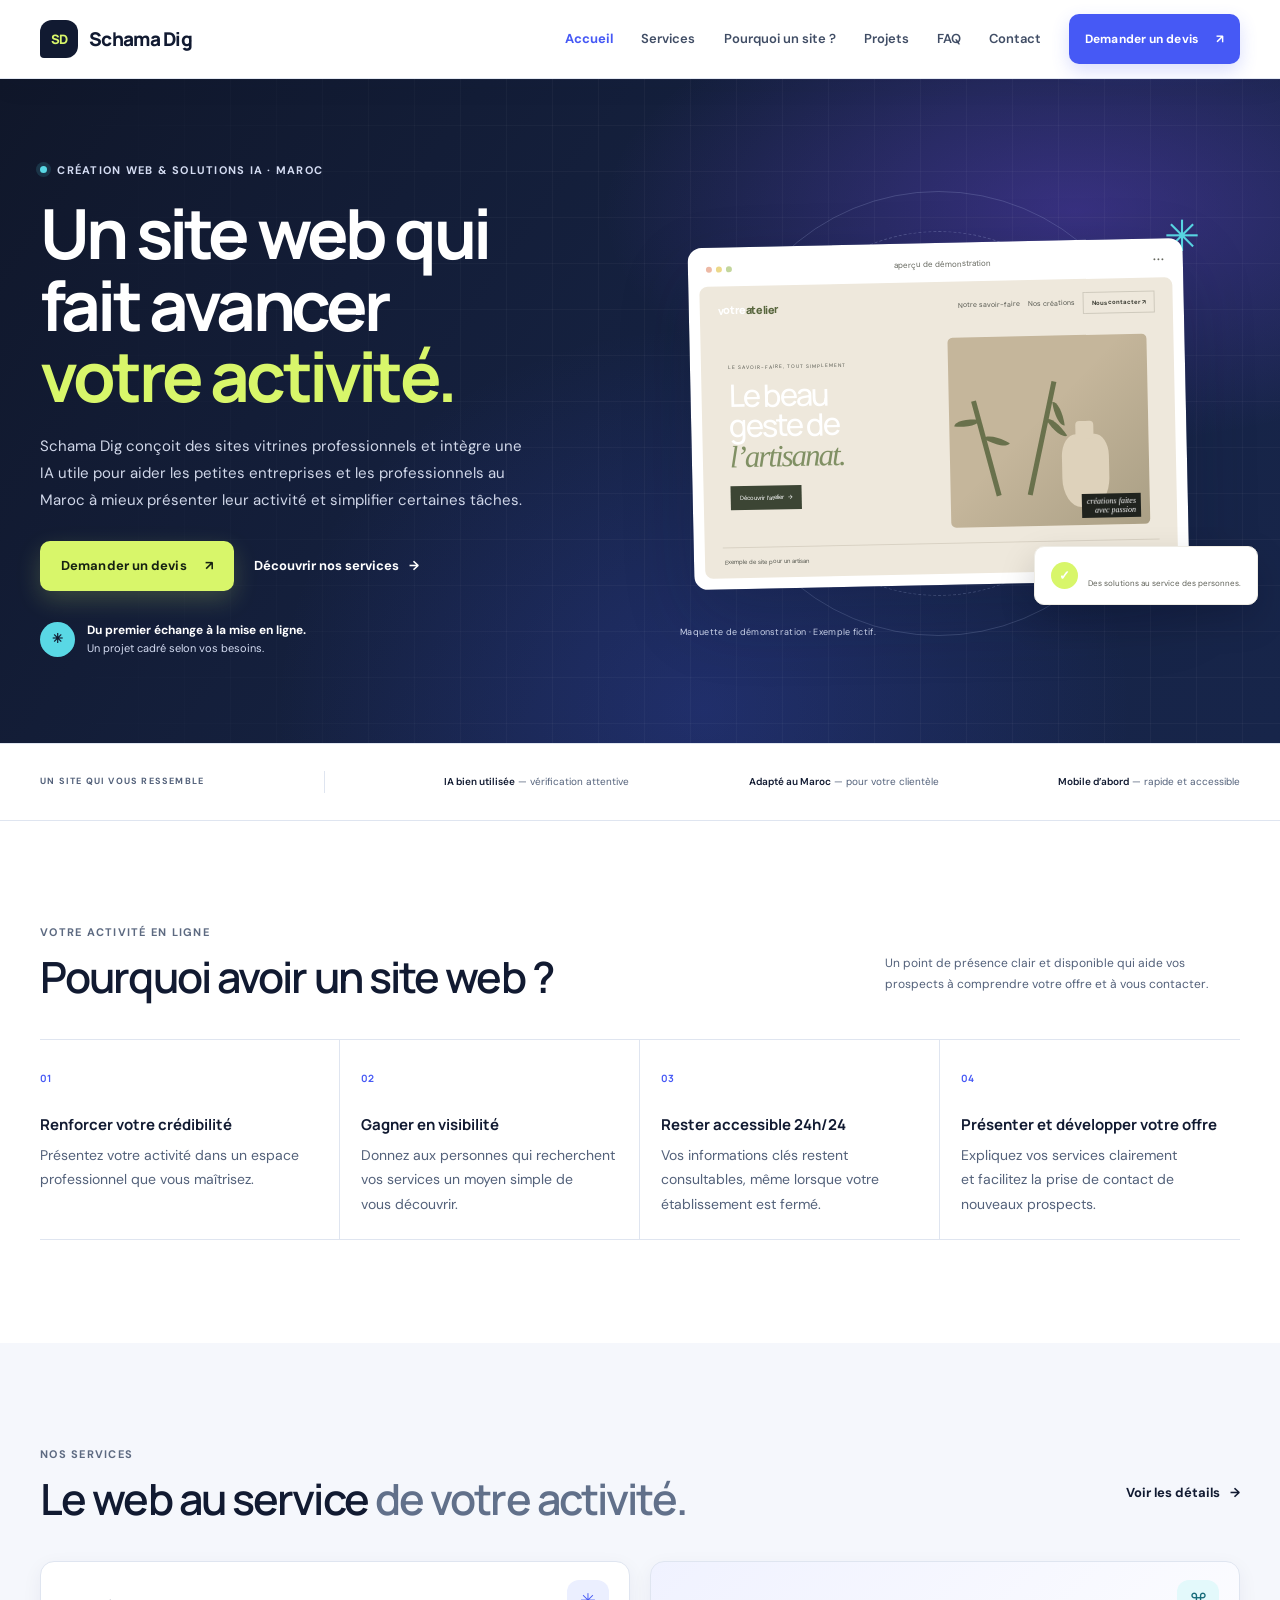
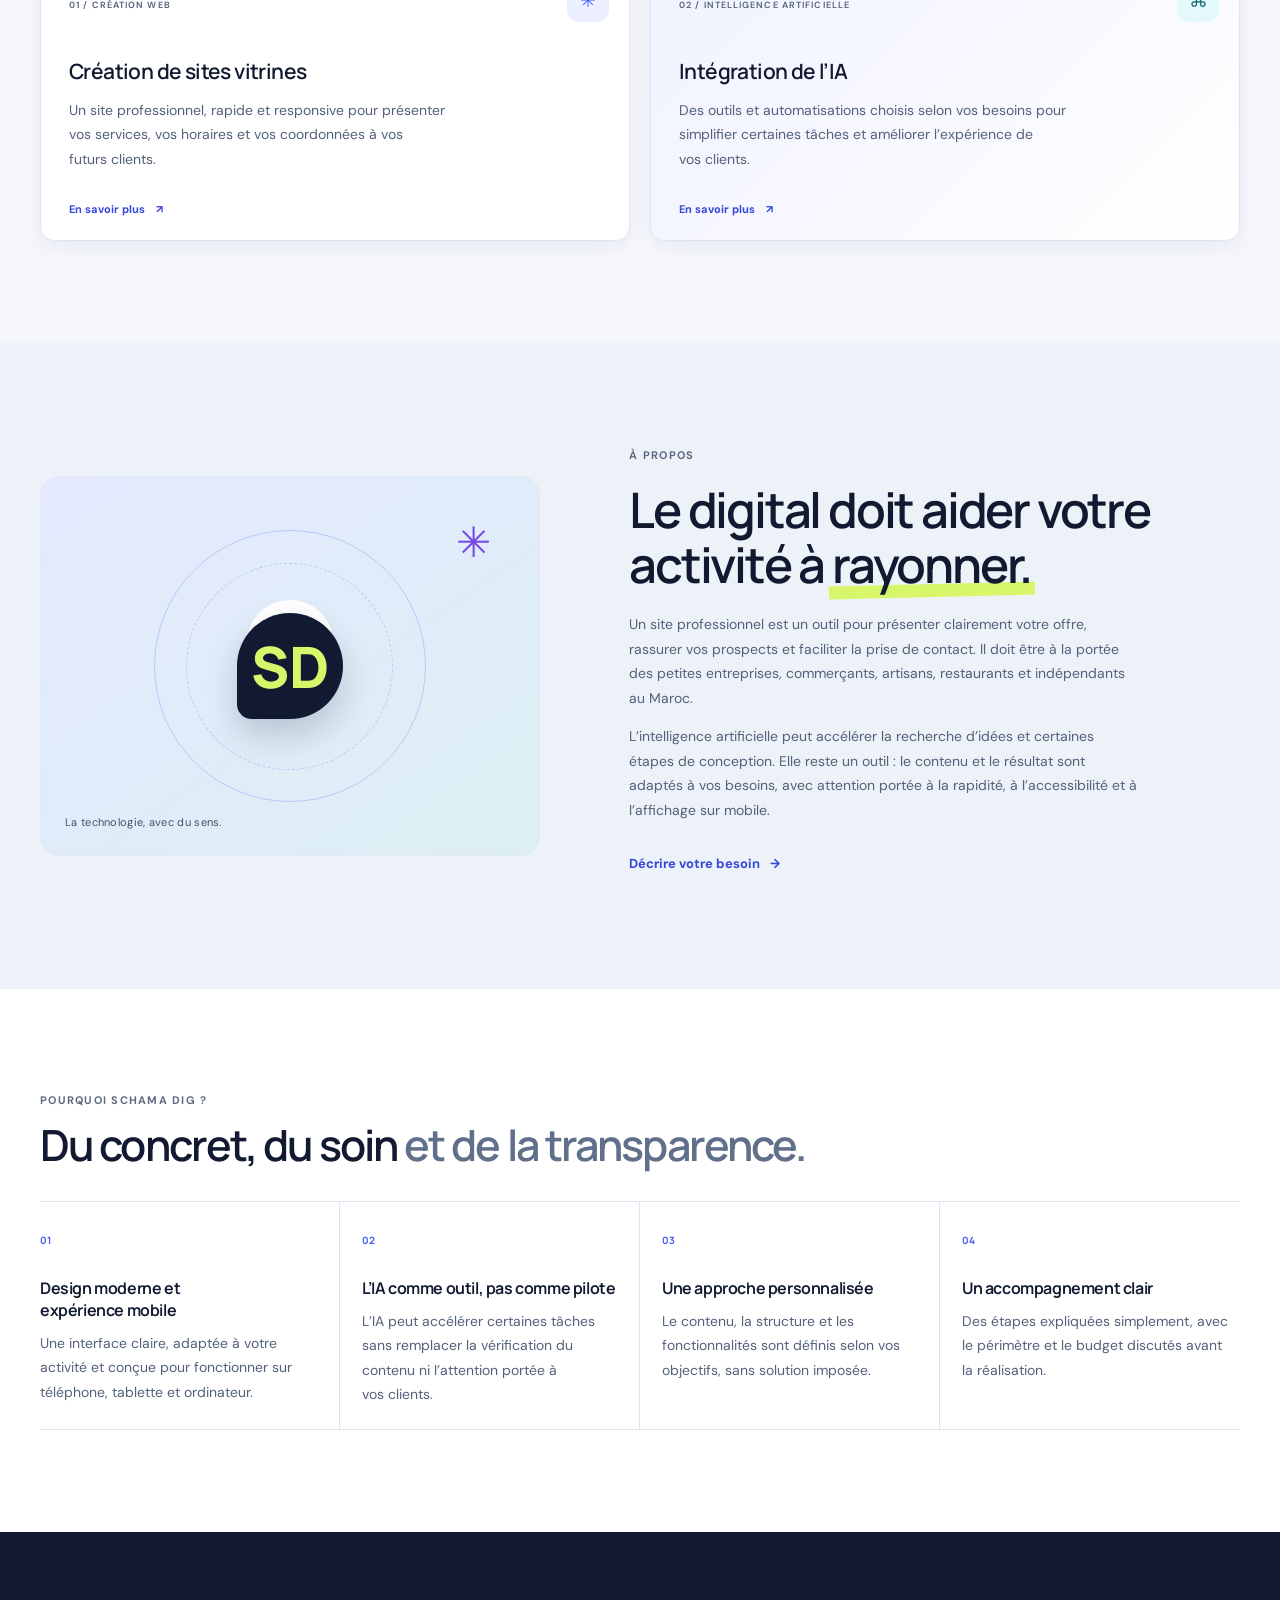
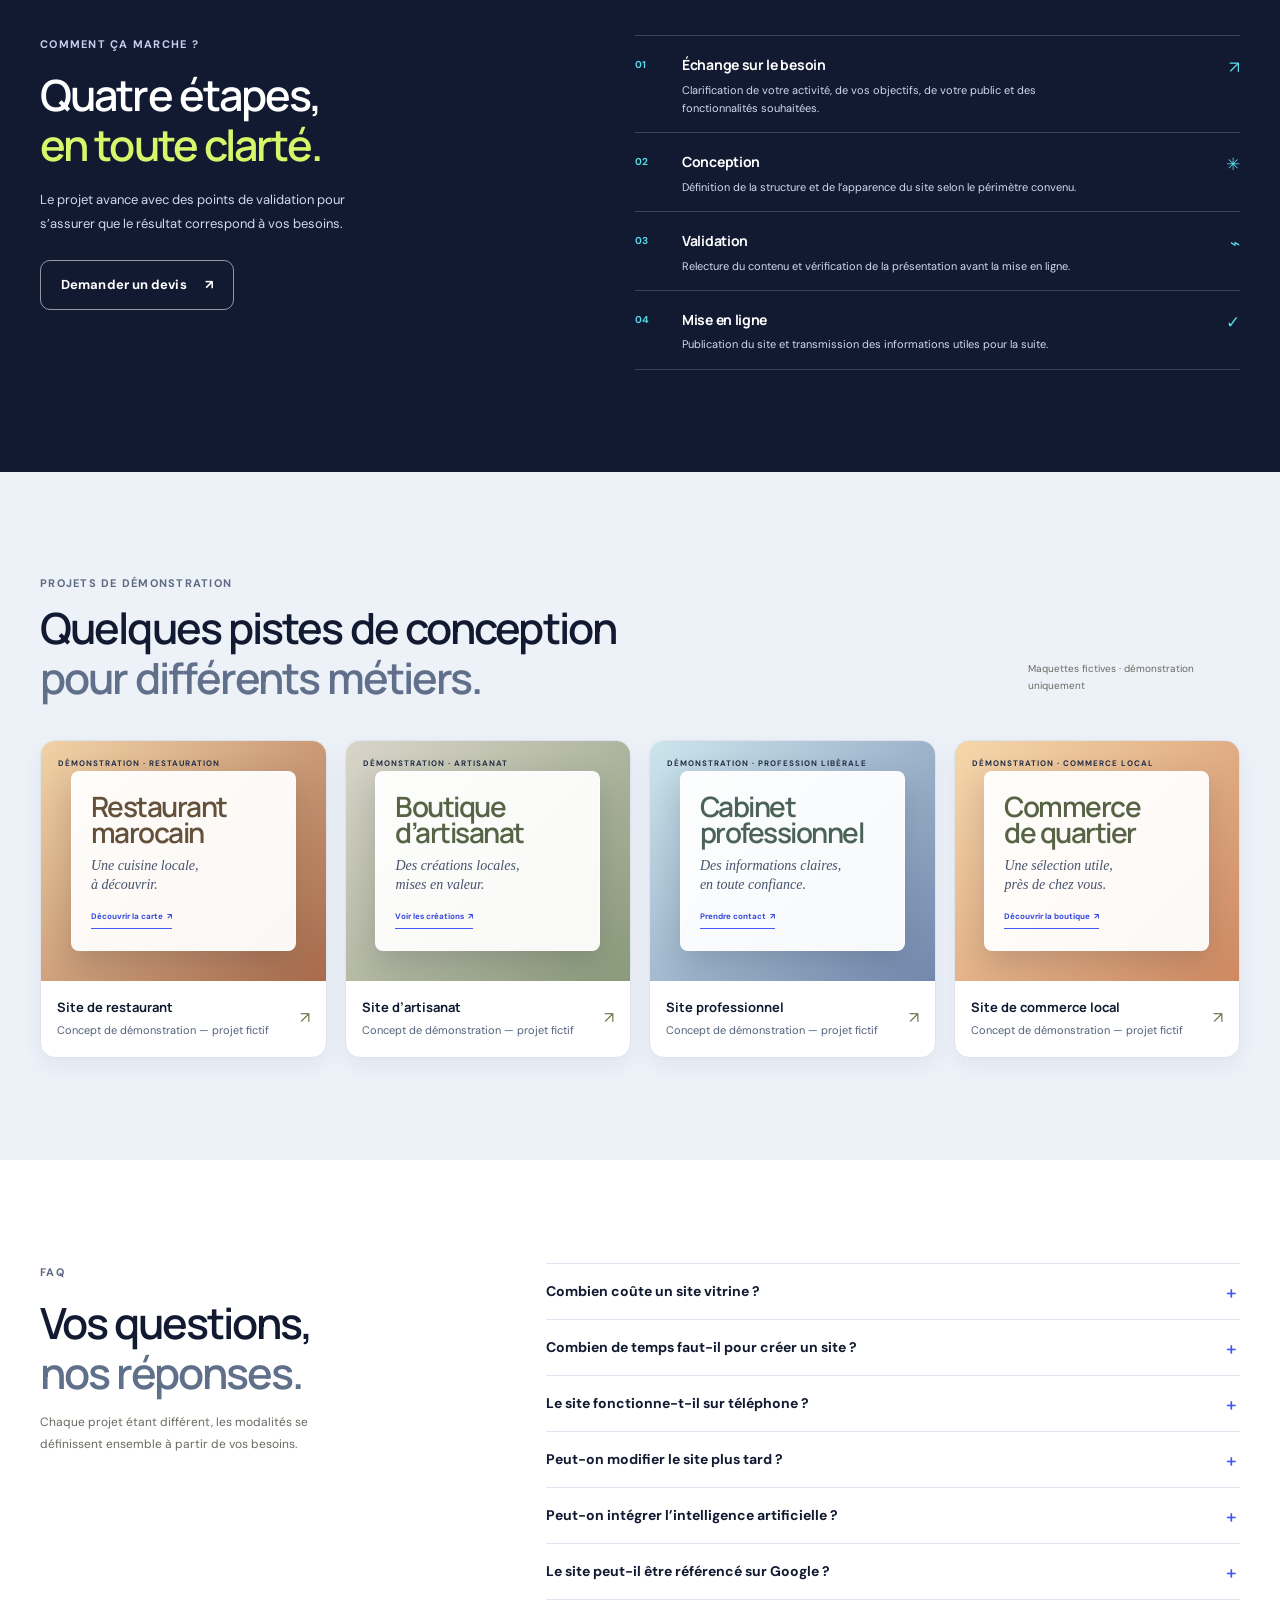
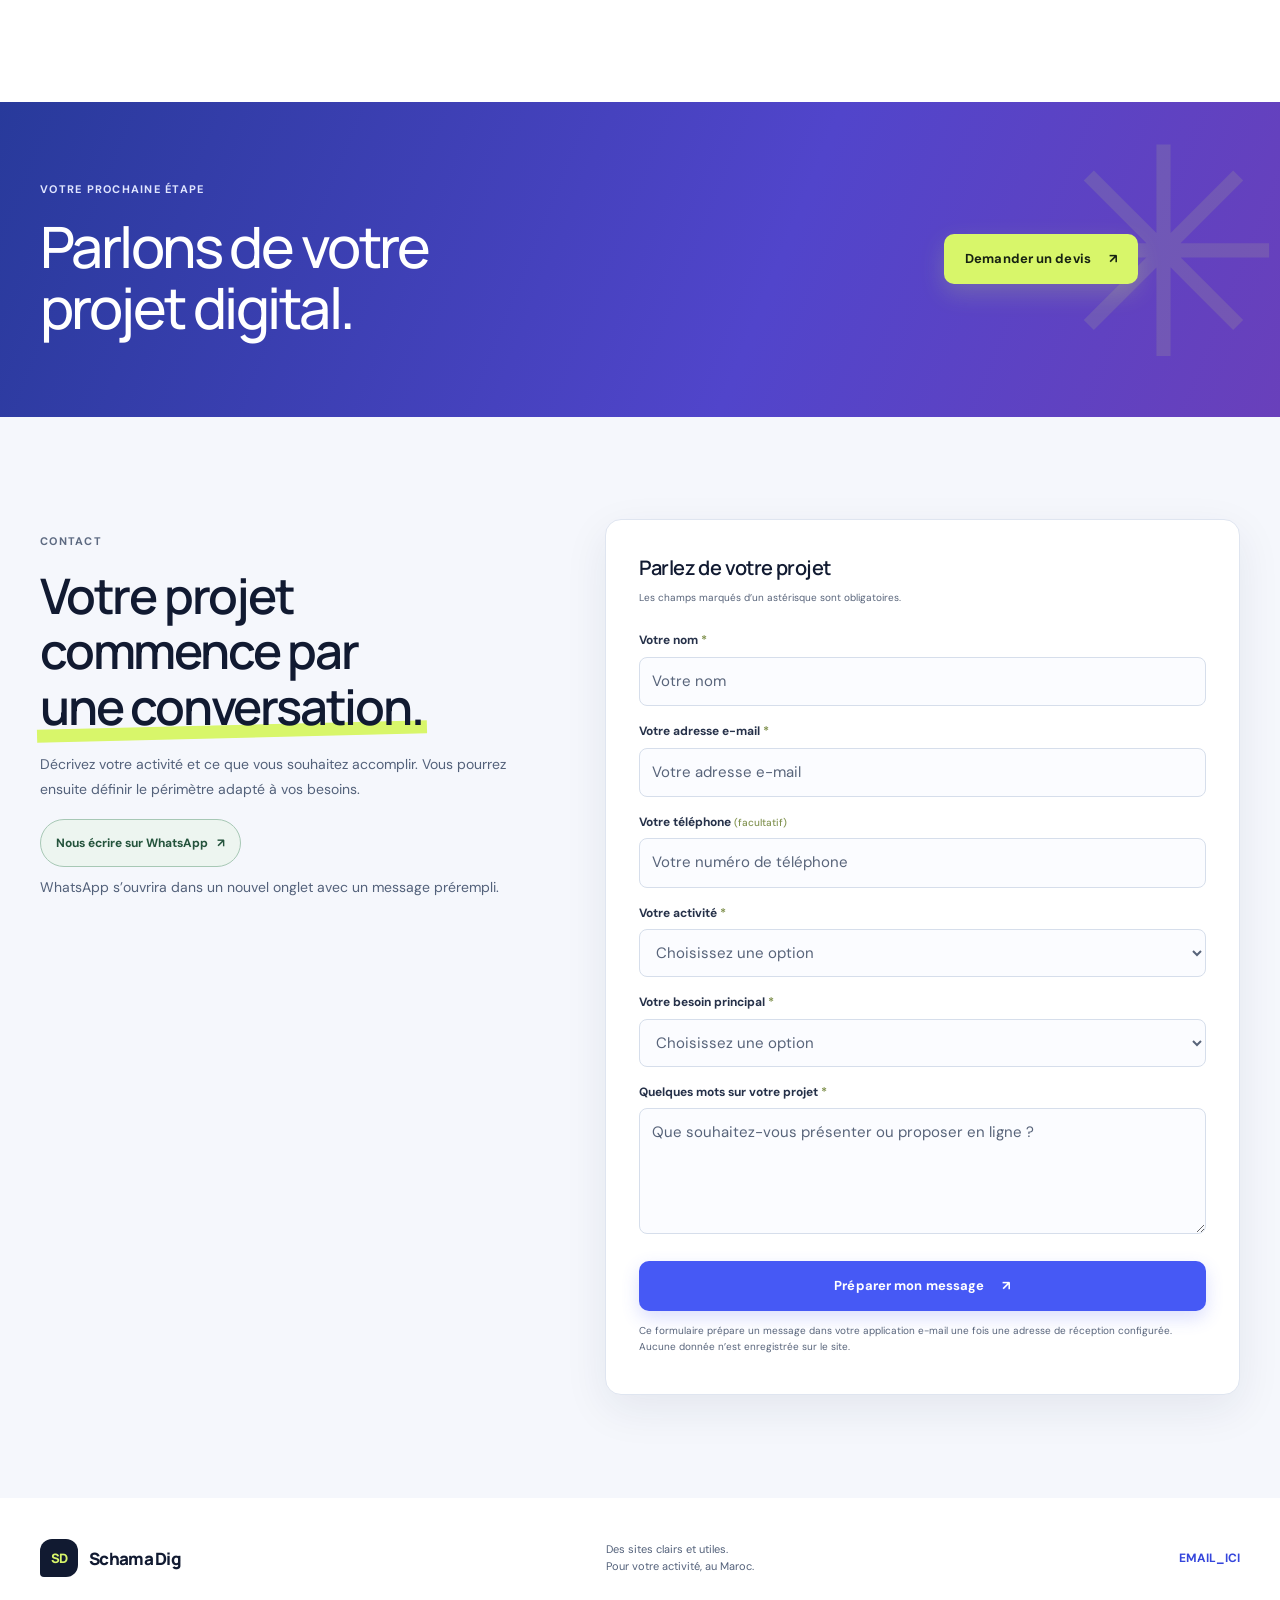
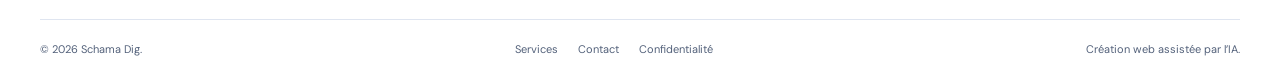
==== commit 576a407a: "Formulaire de contact, WhatsApp et corrections" ====
--- a/index.html
+++ b/index.html
@@ -215,8 +215,8 @@
             <p class="eyebrow">Contact</p>
             <h2>Votre projet commence par <span class="text-highlight">une conversation.</span></h2>
             <p>Décrivez votre activité et ce que vous souhaitez accomplir. Vous pourrez ensuite définir le périmètre adapté à vos besoins.</p>
-            <button class="whatsapp-placeholder" type="button" disabled aria-describedby="home-whatsapp-note">WhatsApp · numéro à configurer</button>
-            <p class="whatsapp-note" id="home-whatsapp-note">Le bouton sera activé après l’ajout d’un numéro professionnel.</p>
+            <a class="whatsapp-placeholder" href="https://wa.me/212613263721?text=Bonjour%2C%20je%20souhaite%20un%20devis%20pour%20un%20site%20web" target="_blank" rel="noopener" aria-describedby="home-whatsapp-note">Nous écrire sur WhatsApp <span aria-hidden="true">↗</span></a>
+            <p class="whatsapp-note" id="home-whatsapp-note">WhatsApp s’ouvrira dans un nouvel onglet avec un message prérempli.</p>
           </div>
           <form class="contact-form" id="contact-form" data-recipient-email="">
             <div class="form-heading"><h2>Parlez de votre projet</h2><p>Les champs marqués d’un astérisque sont obligatoires.</p></div>
@@ -253,7 +253,7 @@
     </main>
 
     <footer class="site-footer">
-      <div class="container footer-top"><a class="brand brand-footer" href="#accueil" aria-label="Schama Dig, accueil"><span class="brand-mark" aria-hidden="true">SD</span><span class="brand-label">Schama Dig</span></a><p>Des sites clairs et utiles.<br>Pour votre activité, au Maroc.</p></div>
+      <div class="container footer-top"><a class="brand brand-footer" href="#accueil" aria-label="Schama Dig, accueil"><span class="brand-mark" aria-hidden="true">SD</span><span class="brand-label">Schama Dig</span></a><p>Des sites clairs et utiles.<br>Pour votre activité, au Maroc.</p><a class="footer-email-placeholder" href="mailto:EMAIL_ICI">EMAIL_ICI</a></div>
       <div class="container footer-bottom"><span>© <span data-year>2026</span> Schama Dig.</span><div><a href="#services">Services</a><a href="#contact">Contact</a><a href="contact.html#confidentialite">Confidentialité</a></div><span>Création web assistée par l’IA.</span></div>
     </footer>
   </body>
--- a/styles.css
+++ b/styles.css
@@ -1,20 +1,47 @@
 :root {
   color-scheme: light;
-  --paper: #f8f7f2;
-  --white: #fffefa;
-  --ink: #20231e;
-  --muted: #77796f;
-  --line: #e8e6dc;
-  --lime: #d5f36a;
-  --green: #465b39;
+  --primary: #4659f5;
+  --primary-deep: #3546dc;
+  --secondary: #111a31;
+  --accent: #d8f66a;
+  --cyan: #59d8e5;
+  --violet: #7449e8;
+  --background: #f5f7fc;
+  --surface: #ffffff;
+  --text: #111a31;
+  --text-muted: #53617a;
+  --border: #dfe5f0;
+  --success: #176c57;
+  --warning: #9a5b12;
+  --paper: var(--background);
+  --white: var(--surface);
+  --ink: var(--text);
+  --muted: var(--text-muted);
+  --line: var(--border);
+  --lime: var(--accent);
+  --green: var(--success);
   --serif: Georgia, "Times New Roman", serif;
   --sans: "DM Sans", Arial, sans-serif;
   --display: "Manrope", Arial, sans-serif;
+  --radius-sm: 8px;
+  --radius-md: 14px;
+  --radius-lg: 22px;
+  --radius-pill: 999px;
+  --shadow-sm: 0 6px 20px rgba(28, 42, 80, .06);
+  --shadow-card: 0 16px 44px rgba(28, 42, 80, .08);
+  --shadow-lg: 0 28px 72px rgba(14, 23, 48, .2);
+  --content-width: 1200px;
+  --section-space: clamp(70px, 8vw, 104px);
+  --space-unit: 8px;
+  --transition-fast: 180ms ease;
+  --transition-standard: 260ms cubic-bezier(.2, .7, .2, 1);
+  --type-body: 16px;
+  --type-display: clamp(44px, 5.4vw, 72px);
 }
 
 * { box-sizing: border-box; }
 html { scroll-behavior: smooth; }
-body { margin: 0; background: var(--paper); color: var(--ink); font-family: var(--sans); font-size: 15px; line-height: 1.65; -webkit-font-smoothing: antialiased; }
+body { margin: 0; background: var(--paper); color: var(--ink); font-family: var(--sans); font-size: var(--type-body); line-height: 1.7; -webkit-font-smoothing: antialiased; }
 a { color: inherit; text-decoration: none; }
 button, input, select, textarea { font: inherit; }
 button, a { -webkit-tap-highlight-color: transparent; }
@@ -510,47 +537,6 @@
   .faq-list summary { font-size: 13px; }
 }
 
-/* Schama Dig visual system */
-:root {
-  color-scheme: light;
-  --primary: #4659f5;
-  --secondary: #111a31;
-  --accent: #d8f66a;
-  --background: #f5f7fc;
-  --surface: #ffffff;
-  --text: #111a31;
-  --text-muted: #53617a;
-  --border: #dfe5f0;
-  --success: #176c57;
-  --warning: #9a5b12;
-  --paper: var(--background);
-  --white: var(--surface);
-  --ink: var(--text);
-  --muted: var(--text-muted);
-  --line: var(--border);
-  --lime: var(--accent);
-  --green: var(--success);
-  --primary-deep: #3546dc;
-  --violet: #7449e8;
-  --cyan: #59d8e5;
-  --sans: "DM Sans", Arial, sans-serif;
-  --display: "Manrope", Arial, sans-serif;
-  --serif: Georgia, "Times New Roman", serif;
-  --radius-sm: 8px;
-  --radius-md: 14px;
-  --radius-lg: 22px;
-  --radius-pill: 999px;
-  --shadow-sm: 0 6px 20px rgba(28, 42, 80, .06);
-  --shadow-card: 0 16px 44px rgba(28, 42, 80, .08);
-  --shadow-lg: 0 28px 72px rgba(14, 23, 48, .2);
-  --content-width: 1200px;
-  --section-space: clamp(70px, 8vw, 104px);
-  --space-unit: 8px;
-  --transition-fast: 180ms ease;
-  --transition-standard: 260ms cubic-bezier(.2, .7, .2, 1);
-  --type-body: 15px;
-  --type-display: clamp(44px, 5.4vw, 72px);
-}
 html { scroll-padding-top: 92px; }
 body { background: var(--paper); color: var(--ink); }
 .container { width: min(var(--content-width), calc(100% - 64px)); }
@@ -878,3 +864,47 @@
   [data-reveal="pending"], [data-reveal="visible"] { opacity: 1; transform: none; transition: none; }
   .hero-art:hover .browser-card, .work-card:hover, .why-card:hover, .process-step:hover { transform: none; }
 }
+
+h1, h2, h3 { text-wrap: balance; }
+p { text-wrap: pretty; }
+.eyebrow { font-size: 11px; }
+.nav-link { font-size: 13px; }
+.nav-cta { font-size: 12px; }
+.button { min-height: 50px; }
+.service-card p, .why-card p, .website-benefits p, .faq-list details p,
+.detail-copy > p:not(.eyebrow), .check-list li, .about-copy > p:not(.eyebrow),
+.home-contact-copy > p:not(.eyebrow) { font-size: 14px; line-height: 1.75; }
+.contact-details > p:not(.eyebrow), .contact-hero-aside p { font-size: 14px; }
+.contact-note small, .contact-location p, .form-privacy, .work-caption p { font-size: 11px; }
+.footer-bottom { font-size: 11px; }
+.contact-form label { font-size: 12px; }
+.contact-form input, .contact-form select, .contact-form textarea { font-size: 15px; }
+:where(a, button, input, select, textarea, summary):focus-visible {
+  outline: 3px solid var(--primary);
+  outline-offset: 4px;
+}
+.hero :where(a, button):focus-visible,
+.process-section :where(a, button):focus-visible,
+.cta-section :where(a, button):focus-visible {
+  outline-color: var(--lime);
+}
+.not-found-section { min-height: min(680px, calc(100svh - 200px)); display: grid; align-items: center; padding-block: clamp(64px, 10vw, 120px); }
+.not-found-content { max-width: 680px; }
+.not-found-code { display: block; margin-bottom: 14px; color: var(--primary); font: 800 clamp(80px, 18vw, 180px)/.8 var(--display); letter-spacing: -.09em; }
+.not-found-content h1 { margin: 0 0 18px; color: var(--ink); font-size: clamp(38px, 6vw, 64px); letter-spacing: -.055em; line-height: 1.05; }
+.not-found-content > p:not(.eyebrow) { max-width: 480px; margin-bottom: 26px; color: #53617a; font-size: 16px; }
+.not-found-actions { display: flex; flex-wrap: wrap; align-items: center; gap: 14px 22px; }
+@media (max-width: 700px) {
+  .contact-form input, .contact-form select, .contact-form textarea { font-size: 16px; }
+  .not-found-section { min-height: calc(100svh - 160px); }
+  .not-found-actions { align-items: flex-start; flex-direction: column; }
+}
+.whatsapp-placeholder { gap: 9px; border-color: #a7c8b5; background: #edf5f0; color: #24533c; }
+.whatsapp-placeholder:hover { border-color: #6da486; background: #e1f0e7; }
+.whatsapp-placeholder:focus-visible { outline-color: #24533c; }
+.contact-email-placeholder, .footer-email-placeholder { color: var(--primary-deep); }
+.contact-email-placeholder:hover, .footer-email-placeholder:hover { color: var(--primary); }
+.footer-email-placeholder { font-size: 12px; }
+@media (max-width: 700px) {
+  .footer-email-placeholder { font-size: 11px; }
+}
